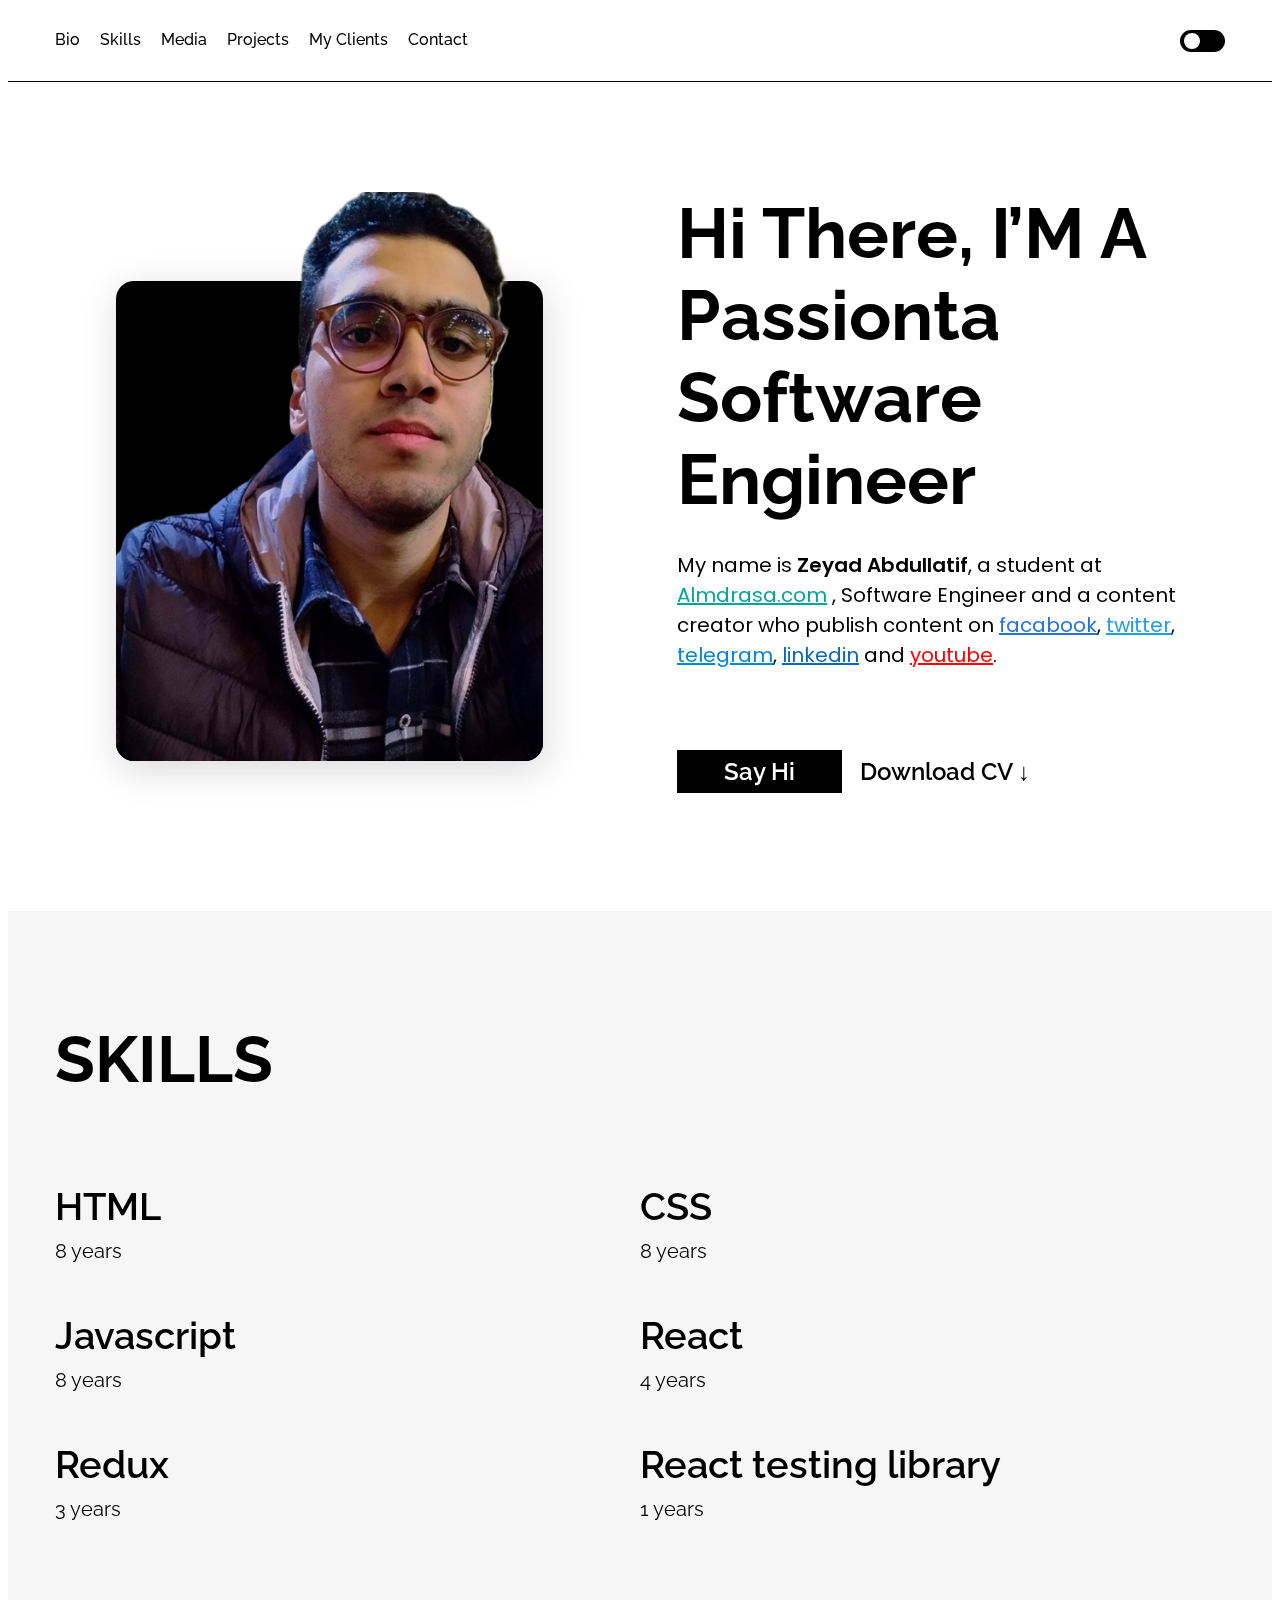
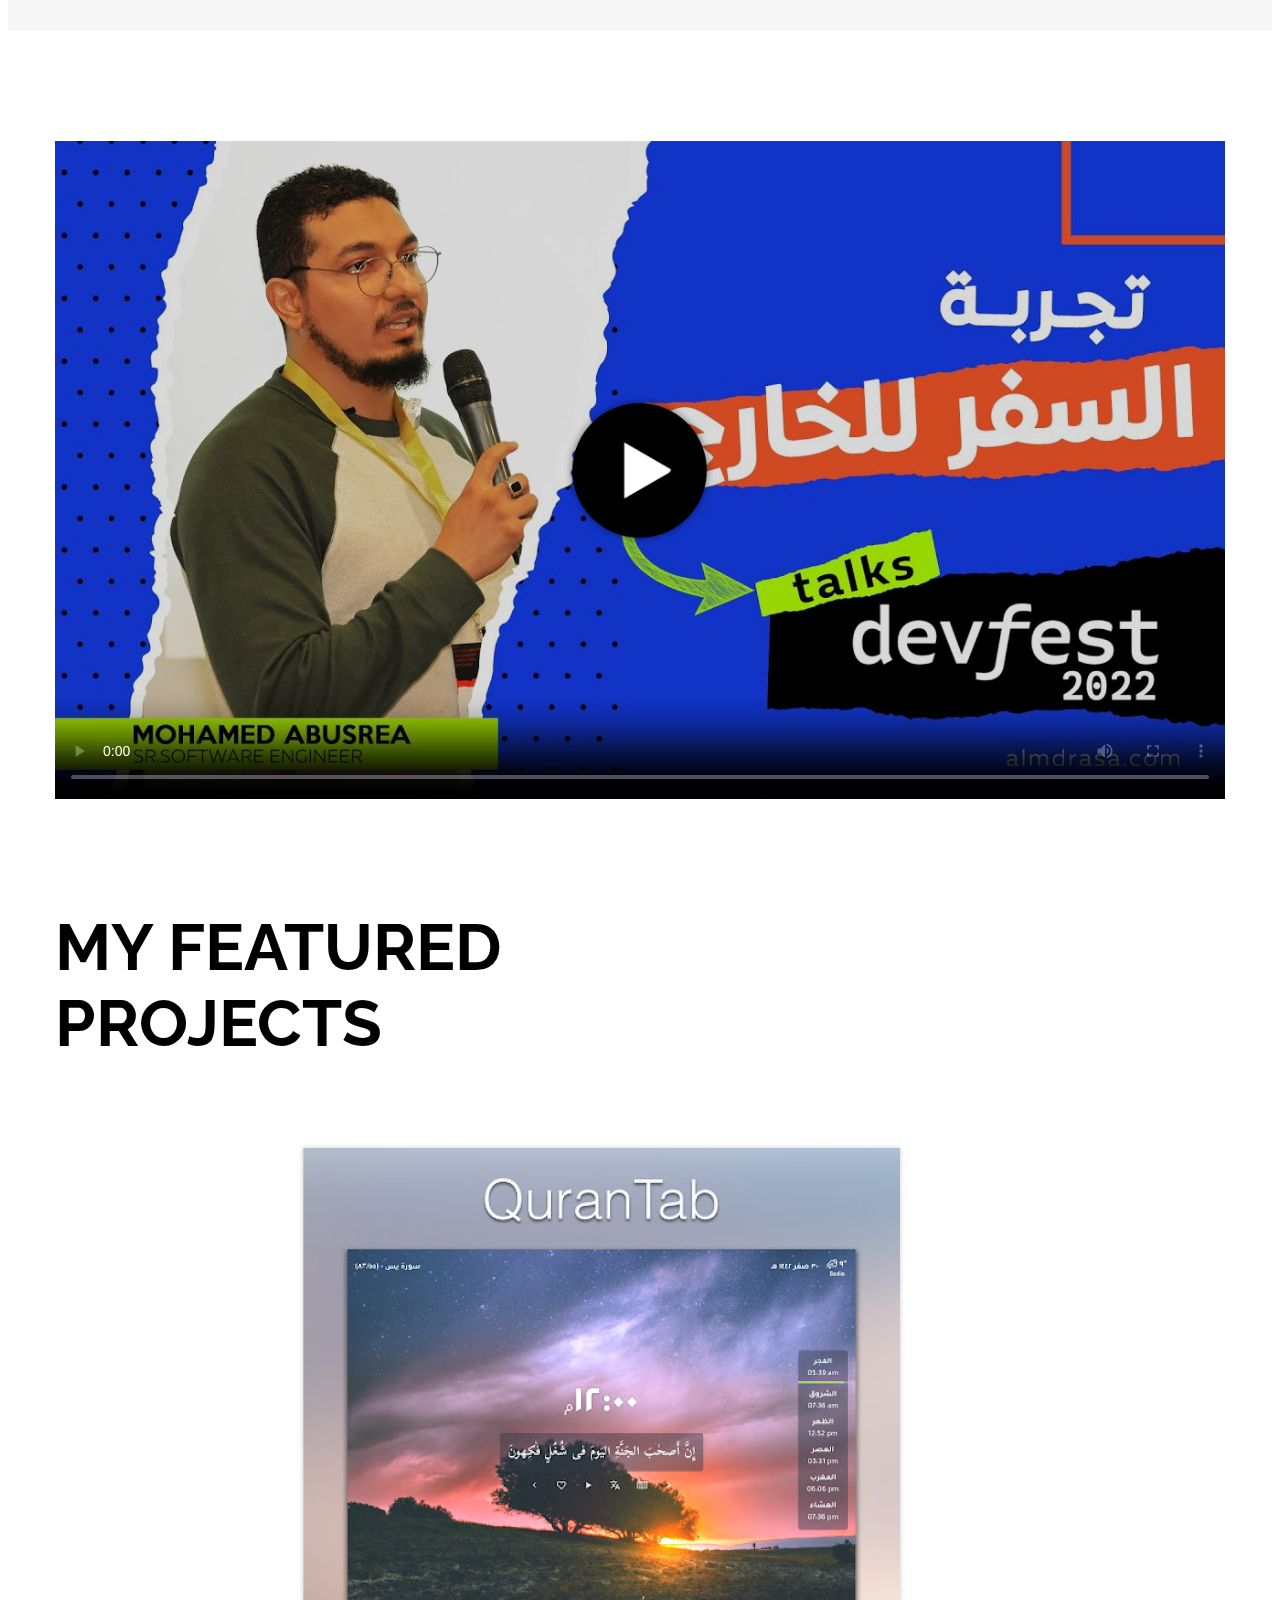
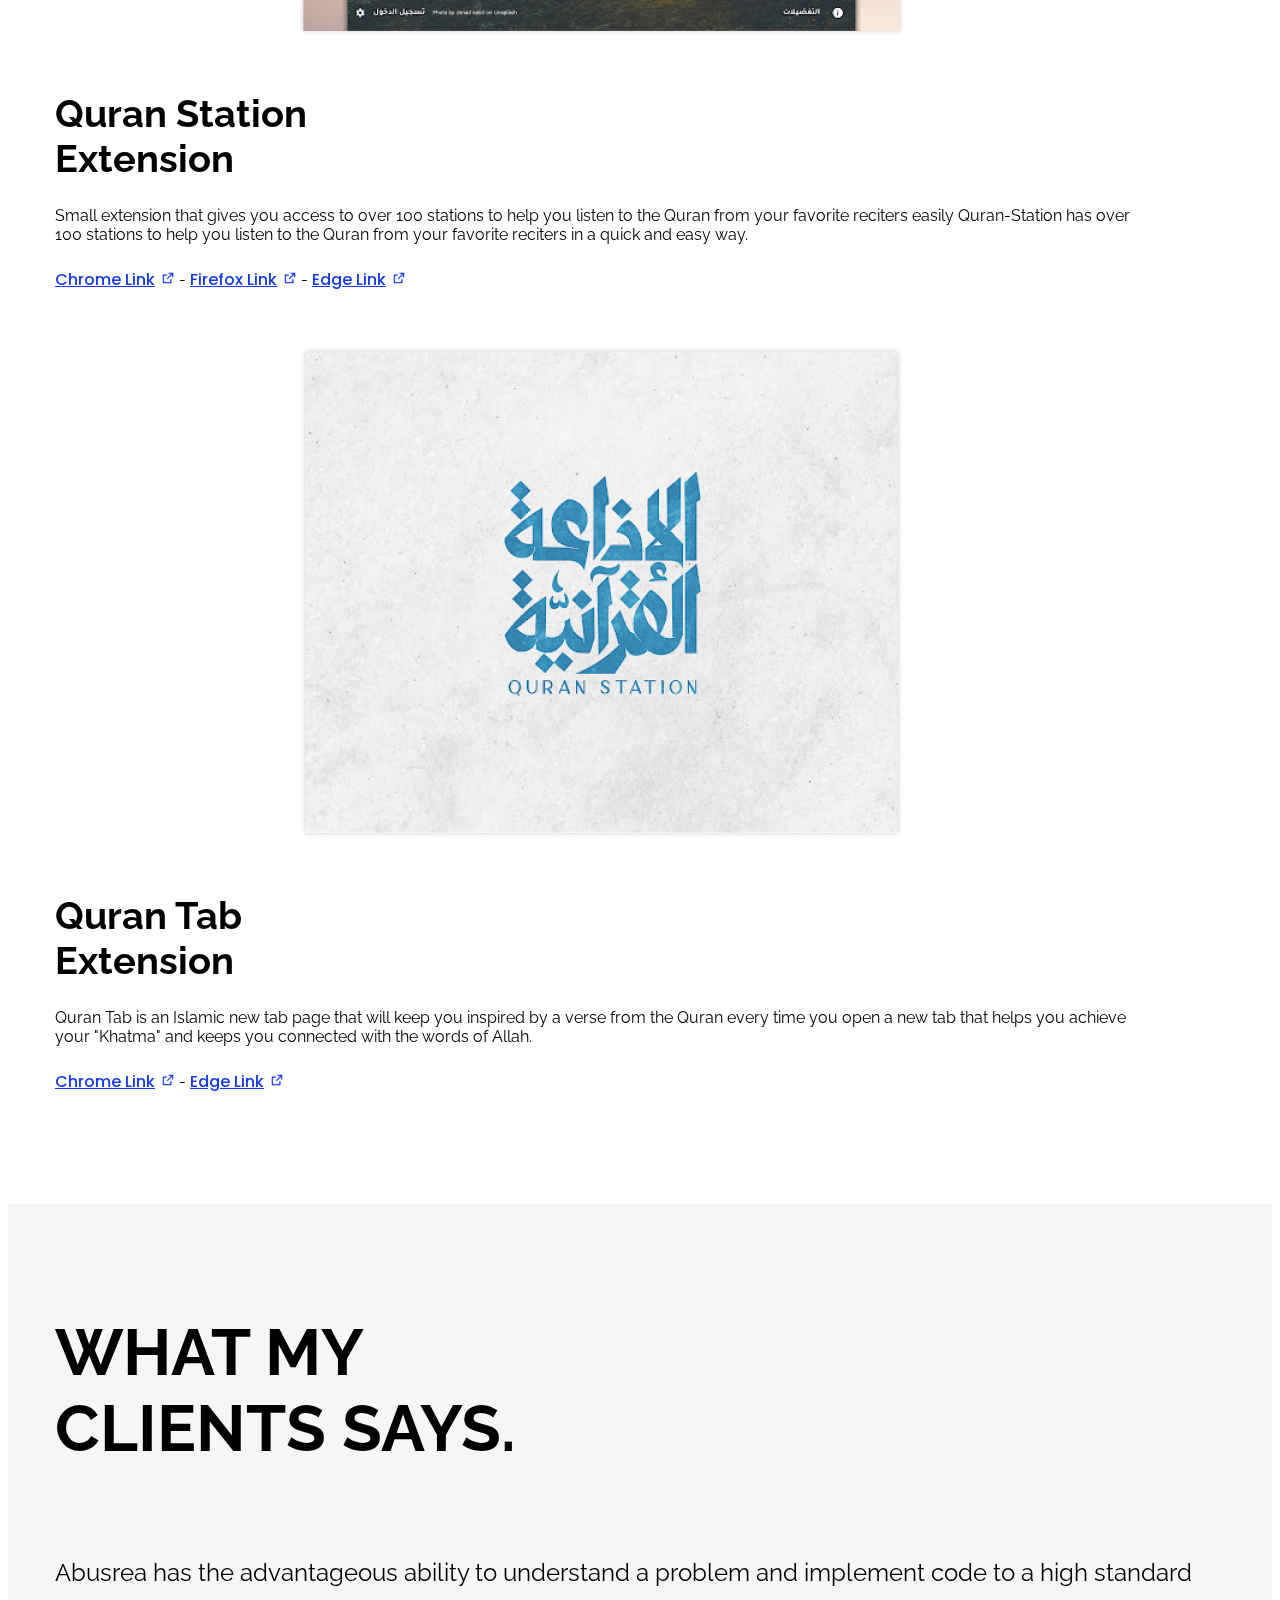
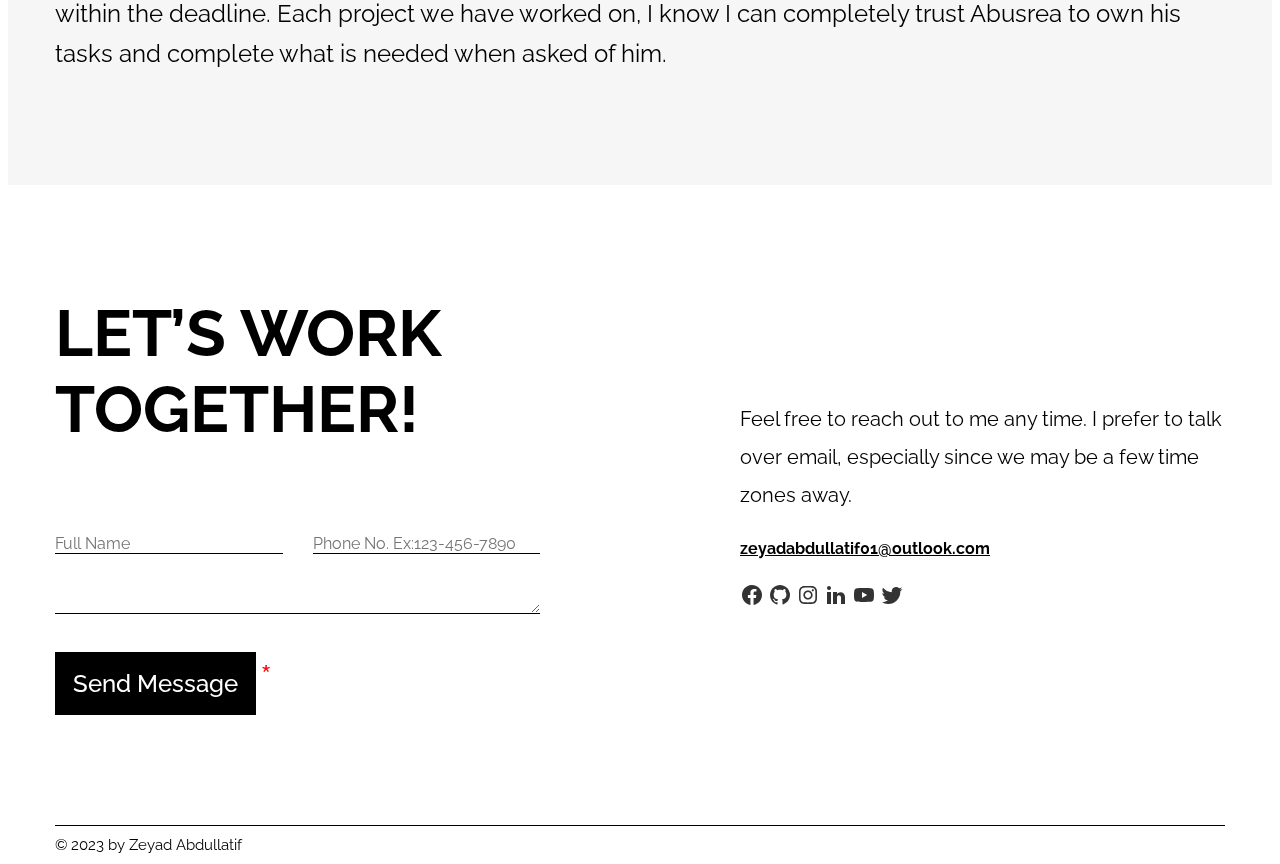
==== index.html @ c4aeb577 "Update video source types in index.html" ====
<!DOCTYPE html>
<html lang="en">
  <head>
    <meta charset="UTF-8" />
    <meta
      name="viewport"
      content="width=device-width, user-scalable=no, initial-scale=1.0, maximum-scale=1.0, minimum-scale=1.0"
    />
    <meta http-equiv="X-UA-Compatible" content="ie=edge" />
    <link rel="preconnect" href="https://fonts.googleapis.com" />
    <link rel="preconnect" href="https://fonts.gstatic.com" crossorigin />
    <link
      href="https://fonts.googleapis.com/css2?family=Poppins:wght@400;600&family=Raleway:wght@400;500;600;700&display=swap"
      rel="stylesheet"
    />
    <link rel="stylesheet" href="style.css" />
    <title>Zeyad Abdullatif</title>
  </head>

  <body>
    <div class="container">
      <!--  Background video -->
      <video class="video-loop" autoplay loop>
        <source src="./videos/video-loop.mp4" type="video/mp4" />
      </video>

      <header class="header">
        <!-- Burger menu -->
        <label class="burger-menu__label" for="menu">
          <div class="burger-menu__bar"></div>
          <div class="burger-menu__bar"></div>
          <div class="burger-menu__bar"></div>
        </label>
        <input type="checkbox" class="burger-menu__checkbox" id="menu" />

        <nav class="navigation">
          <ul class="navigation__list">
            <li>
              <a href="#bio" class="navigation__link navigation__bio">Bio</a>
            </li>
            <li>
              <a href="#skills" class="navigation__link navigation__skills"
                >Skills</a
              >
            </li>
            <li>
              <a href="#media" class="navigation__link navigation__media"
                >Media</a
              >
            </li>
            <li>
              <a href="#projects" class="navigation__link navigation__projects"
                >Projects</a
              >
            </li>
            <li>
              <a href="#clients" class="navigation__link navigation__clients"
                >My Clients</a
              >
            </li>
            <li>
              <a href="#contact" class="navigation__link navigation__contact"
                >Contact</a
              >
            </li>
          </ul>
        </nav>
        <div class="toggle">
          <h3 class="toggle__title">Switch Theme</h3>
          <input
            class="toggle__checkbox"
            type="checkbox"
            name="toggle checkbox"
            id="toggle"
          />
          <label for="toggle" class="toggle__label"></label>
        </div>
      </header>

      <section id="bio" class="bio section">
        <div class="bio__data">
          <h1 class="bio__heading">
            Hi There, I’M A Passionta Software Engineer
          </h1>
          <p class="bio__objective">
            My name is <span class="bio__name">Zeyad Abdullatif</span>, a
            student at
            <a
              target="_blank"
              href="https://almdrasa.com/"
              class="bio__almdrasa"
            >
              Almdrasa.com
            </a>
            , Software Engineer and a content creator who publish content on
            <a
              target="_blank"
              href="https://www.facebook.com/ziadabdullatif001"
              class="bio__facebook"
              >facabook </a
            >,
            <a
              target="_blank"
              href="https://twitter.com/Zeyad_d_"
              class="bio__twitter"
              >twitter</a
            >,
            <a
              target="_blank"
              href="https://t.me/zeyad_korkor"
              class="bio__telegram"
              >telegram</a
            >,
            <a
              target="_blank"
              href="https://www.linkedin.com/in/zeyad-abdellatif-korkor"
              class="bio__linkedin"
              >linkedin</a
            >
            and <a href="" class="bio__youtube">youtube</a>.
          </p>

          <a class="bio__links say-hi-link" href="#contact">Say Hi</a>
          <a
            class="bio__links find-out-link"
            href="./assets/mohamedAbusreaResume.pdf"
          >
            Download CV <span class="bio__arrow">↓</span>
          </a>
        </div>

        <div class="bio__pic-content">
          <img
            class="bio__pic"
            src="./images/pic_of_me.png"
            alt="personal pic of Zeyad Abdellatif"
          />
        </div>
      </section>

      <section id="skills" class="skills section section--with-background">
        <h2 class="h2-heading">SKILLS</h2>
        <ul class="skills__list">
          <li class="skills__item">
            <h2 class="skills__title">HTML</h2>
            <span class="skills__years">8 years</span>
          </li>
          <li class="skills__item">
            <h2 class="skills__title">CSS</h2>
            <span class="skills__years">8 years</span>
          </li>
          <li class="skills__item">
            <h2 class="skills__title">Javascript</h2>
            <span class="skills__years">8 years</span>
          </li>
          <li class="skills__item">
            <h2 class="skills__title">React</h2>
            <span class="skills__years">4 years</span>
          </li>
          <li class="skills__item">
            <h2 class="skills__title">Redux</h2>
            <span class="skills__years">3 years</span>
          </li>
          <li class="skills__item">
            <h2 class="skills__title">React testing library</h2>
            <span class="skills__years">1 years</span>
          </li>
        </ul>
      </section>

      <section class="media section" id="media">
        <video class="media__video" poster="./images/thumbnail.jpg" controls>
          <source src="./videos/video.mp4" type="video/mp4" />
        </video>
      </section>

      <section class="projects section" id="projects">
        <h2 class="h2-heading">
          MY FEATURED <br />
          PROJECTS
        </h2>
        <div class="projects__list">
          <!-- <div class="projects__item"> -->
          <img
            class="projects__image projects__image-01"
            src="./images/project-1.jpg"
            alt="pic of Quran Tap project"
          />
          <div class="projects__data">
            <h3 class="h3-heading">
              Quran Tab <br />
              Extension
            </h3>
            <p class="projects__description">
              Quran Tab is an Islamic new tab page that will keep you inspired
              by a verse from the Quran every time you open a new tab that helps
              you achieve your "Khatma" and keeps you connected with the words
              of Allah.
            </p>
            <a href="#" class="projects__links chrome-link" target="_blank"
              >Chrome Link</a
            >
            <span>-</span>
            <a href="#" class="projects__links edge-link" target="_blank"
              >Edge Link</a
            >
          </div>
          <!-- </div> -->

          <!-- <div class="projects__item"> -->
          <div class="projects__data">
            <h3 class="h3-heading">
              Quran Station <br />
              Extension
            </h3>
            <p class="projects__description">
              Small extension that gives you access to over 100 stations to help
              you listen to the Quran from your favorite reciters easily
              Quran-Station has over 100 stations to help you listen to the
              Quran from your favorite reciters in a quick and easy way.
            </p>
            <a href="#" class="projects__links chrome-link" target="_blank"
              >Chrome Link</a
            >
            <span>-</span>
            <a href="#" class="projects__links firefox-link" target="_blank"
              >Firefox Link</a
            >
            <span>-</span>
            <a href="#" class="projects__links edge-link" target="_blank"
              >Edge Link</a
            >
          </div>
          <img
            class="projects__image projects__image-02"
            src="./images/project-2.jpg"
            alt="logo of Quran Station
            Extension"
          />
          <!-- </div> -->
        </div>
      </section>

      <section id="clients" class="section clients section--with-background">
        <h2 class="h2-heading">
          What My <br />
          Clients Says.
        </h2>
        <div class="clients__opinions">
          <div class="clients__wrapper">
            <p class="clients__opinion">
              Abusrea has the advantageous ability to understand a problem and
              implement code to a high standard within the deadline. Each
              project we have worked on, I know I can completely trust Abusrea
              to own his tasks and complete what is needed when asked of him.
            </p>
            <p class="clients__opinion">
              Mohamed will patiently listen to you and give you his own Ideas as
              well, and in the end, he comes up with something completely
              different from what you’re expecting, but the good news is, you’ll
              always love it.
            </p>
            <p class="clients__opinion">
              I had a chance to work closely with Mohamed as a direct manager
              from hist first day at DeliveryHero until my last day there
              (6+months). Mohamed's biggest strengths that I admire are taking
              initiatives on personal and team level, and driving them.
            </p>
          </div>
        </div>
      </section>

      <section class="contact section" id="contact">
        <div class="contact__content">
          <p class="contact__description">
            Feel free to reach out to me any time. I prefer to talk over email,
            especially since we may be a few time zones away.
          </p>
          <a href="mailto:zeyadabdullatif01@outlook.com" class="contact__email"
            >zeyadabdullatif01@outlook.com
          </a>
          <div class="contact__socials">
            <a href="" class="contact__social-link">
              <img src="./images/brand/facebook.svg" alt="icon of facebook" />
            </a>
            <a href="" class="contact__social-link">
              <img src="./images/brand/github.svg" alt="icon of github" />
            </a>
            <a href="" class="contact__social-link">
              <img src="./images/brand/instagram.svg" alt="icon of instagram" />
            </a>
            <a href="" class="contact__social-link">
              <img src="./images/brand/LinkedIn.svg" alt="icon of LinkedIn" />
            </a>
            <a href="" class="contact__social-link">
              <img src="./images/brand/youtube.svg" alt="icon of youtube" />
            </a>
            <a href="" class="contact__social-link">
              <img src="./images/brand/twitter.svg" alt="icon of twitter" />
            </a>
          </div>
        </div>

        <div class="contact__formContent">
          <h2 class="h2-heading">LET’S WORK <br />TOGETHER!</h2>
          <form action="results.html" method="get">
            <div class="contact__inputs">
              <input
                class="contact__input"
                type="text"
                placeholder="Full Name"
                name="Name"
                required
              />
              <input
                class="contact__input contact__input-small"
                type="tel"
                placeholder="Phone No. Ex:123-456-7890"
                name="Phone"
                required
                pattern="[0-9]{3}-[0-9]{3}-[0-9]{4}"
              />
            </div>
            <textarea
              class="contact__input contact__textarea"
              name="description"
              id="description"
              rows="1"
              placeholder="Your Message"
              required
            >
            </textarea>
            <input
              class="contact__button"
              type="submit"
              value="Send Message"
              required
            />
          </form>
        </div>
      </section>

      <footer class="footer">© 2023 by Zeyad Abdullatif</footer>
    </div>
  </body>
</html>
---- style.css ----
@charset "UTF-8";

/*  CSS RESET */
:root {
  --container-width: 119rem;
  --gutter: 2rem;

  --color-black: #000;
  --color-white: #fff;
  --color-blue: #2374e1;
  --color-light-blue: #1d9bf0;
  --color-dark-blue: #0a66c2;
  --color-telegram: #0088cc;
  --color-darker-blue: #143ce8;
  --color-red: #ff0000;
  --color-green: #03a696;
  --color-grey: #f6f6f6;
  --color-dark-green: #42959b;

  --color-background: var(--color-white);
  --color-text: var(--color-black);
  --color-box-img: var(--color-black);
  --color-link-bg: var(--color-black);
  --color-input-border: var(--color-black);

  --font-family-poppins: "Poppins", sans-serif;
  --font-family-raleway: "Raleway", sans-serif;

  --font-weight-regular: 400;
  --font-weight-medium: 500;
  --font-weight-semi-bold: 600;
  --font-weight-bold: 700;

  --font-size-70: 7rem;
  --font-size-65: 6.5rem;
  --font-size-40: 4rem;
  --font-size-38: 3.8rem;
  --font-size-24: 2.4rem;
  --font-size-22: 2.2rem;
  --font-size-20: 2rem;
  --font-size-18: 1.8rem;
  --font-size-16: 1.6rem;
  --font-size-15: 1.5rem;

  --transition-timing: 0.3s;
}

* {
  margin: 0;
  padding: 0;
  font: inherit;
  /* border: 1px solid red; */
}

*,
*::before,
*::after {
  box-sizing: border-box;
}

a {
  color: inherit;
  display: inline-block;
}

button {
  background-color: transparent;
  border: none;
  cursor: pointer;
  border: 0;
}

ul,
ol {
  list-style: none;
}

html {
  font-size: 62.5%;
  scroll-behavior: smooth;
  scroll-padding-top: 11rem;
}

body,
[type="submit"] {
  font-size: var(--font-size-16);
  font-family: var(--font-family-raleway);
  background-color: var(--color-background);
  color: var(--color-text);
  border: 0;
}
/* END CSS RESET*/
.container {
  display: grid;
  row-gap: 11rem;
  margin: 0 auto;
  max-width: calc(var(--container-width) + calc(var(--gutter)));
  padding-inline: var(--gutter);
}
.video-loop {
  position: fixed;
  top: 0;
  left: 0;
  min-width: 100%;
  min-height: 100%;
  z-index: -1;
  opacity: 0.08;
}
/* global section */
.section {
  position: relative;
  display: grid;
  grid-template-columns: repeat(2, auto);
  align-items: start;
}
.section--with-background {
  padding: 11rem 0;
}
.section--with-background::before {
  content: "";
  position: absolute;
  z-index: -1;
  background-color: var(--color-grey);
  height: 100%;
  min-width: 98.8vw;
  justify-self: center;
}

.h2-heading {
  margin-block-end: 8.7rem;
  grid-column: 1/-1;
  font-size: var(--font-size-65);
  font-weight: var(--font-weight-bold);
  text-transform: uppercase;
}
.h3-heading {
  margin-block-end: 2.5rem;
  font-size: var(--font-size-38);
  font-weight: var(--font-weight-bold);
  text-transform: capitalize;
}
/*  End global-section */
/* header section */
.header {
  /*  مهم */
  position: relative;
  padding: 3rem 0;
  display: flex;
  justify-content: center;
  position: sticky;
  top: 0;
  z-index: 1;
}
.header::before {
  content: "";
  position: absolute;
  height: 100%;
  width: 98.8vw;
  border-bottom: 0.1rem solid var(--color-input-border);
  top: 0;
  z-index: 0;
  background-color: var(--color-background);
}
/* burger menu */
.burger-menu__checkbox {
  display: none;
}
/* end burger menu */
.navigation {
  transition: var(--transition-timing);
  z-index: 1;
}
.navigation__list {
  display: flex;
  gap: 2rem;
}
.navigation__link:link,
.navigation__link:visited {
  text-decoration: none;
  font-weight: var(--font-weight-medium);
}
.navigation__link:hover,
.navigation__link:active {
  text-decoration: underline;
  color: var(--color-text);
}
.container:has(#bio:target) .navigation__bio,
.container:has(#skills:target) .navigation__skills,
.container:has(#media:target) .navigation__media,
.container:has(#projects:target) .navigation__projects,
.container:has(#clients:target) .navigation__clients,
.container:has(#contact:target) .navigation__contact {
  color: var(--color-blue);
  font-weight: var(--font-weight-bold);
  text-decoration: underline;
}
/* Toggle */
.toggle {
  display: flex;
  gap: 1rem;
  margin-left: auto;
}
.toggle__title {
  font-size: var(--font-size-18);
  font-weight: var(--font-weight-medium);
}
.toggle__checkbox {
  display: none;
}
.toggle__label {
  display: block;
  position: relative;
  background-color: var(--color-black);
  border-radius: 1.5rem;
  width: 4.5rem;
  height: 2.2rem;
  cursor: pointer;
  padding: 0.3rem 0.4rem;
  transition: var(--transition-timing);
}
.toggle__label::after {
  content: "";
  width: 1.6rem;
  height: 1.6rem;
  border-radius: 50%;
  display: block;
  background-color: var(--color-white);
  transition: var(--transition-timing);
}
/* add function of movement */
.toggle__checkbox:checked + .toggle__label {
  background-color: var(--color-white);
}
.toggle__checkbox:checked + .toggle__label::after {
  transform: translate(2.1rem);
  background-color: var(--color-green);
}
/* End Toggle */
/*  End header section */

/* bio section */
.bio {
  gap: 7.4rem;
  grid-template-columns: repeat(2, 1fr);
}

.bio__heading {
  font-size: var(--font-size-70);
  font-weight: var(--font-weight-bold);
}
.bio__objective {
  font-family: var(--font-family-poppins);
  font-weight: var(--font-weight-regular);
  font-size: var(--font-size-20);
  margin: 3rem 0 8rem;
}
.bio__name {
  font-weight: var(--font-weight-semi-bold);
}
.bio__almdrasa {
  color: var(--color-green);
}
.bio__facebook {
  color: var(--color-blue);
}
.bio__twitter {
  color: var(--color-light-blue);
}
.bio__telegram {
  color: var(--color-telegram);
}
.bio__linkedin {
  color: var(--color-dark-blue);
}
.bio__youtube {
  color: var(--color-red);
}
.bio__links {
  font-size: 2.4rem;
  font-weight: var(--font-weight-semi-bold);
  text-decoration: none;
}
.say-hi-link {
  background-color: var(--color-link-bg);
  color: var(--color-white);
  padding: 0.7rem 4.7rem;
}
.find-out-link {
  padding: 0.7rem 0;
  margin-inline-start: 1.4rem;
}
@keyframes jump {
  0% {
    transform: translateY(0.5rem);
  }
  35% {
    transform: translateY(-0.5rem);
  }
  70% {
    transform: translateY(0);
  }
  100% {
    transform: translateY(0);
  }
}
.bio__arrow {
  display: inline-block;
  animation: jump 1s infinite ease-in-out alternate;
}

.bio__pic-content {
  display: flex;
  position: relative;
  align-items: flex-end;
  justify-self: end;
}
.bio__pic-content::before {
  content: "";
  position: absolute;
  background-color: var(--color-box-img);
  width: 100%;
  height: 48rem;
  z-index: -1;
  border-radius: 1.8rem;
  box-shadow: 2.17543px 8.7017px 38.0699px rgba(0, 0, 0, 0.15);
}
.bio__pic {
  width: 42.7rem;
  border-radius: 1.8rem;
}
/* End Bio Section */

/* Skills Section */
.skills {
  grid-template-columns: 1fr;
}

.skills__list {
  display: grid;
  grid-template-columns: repeat(3, 1fr);
  row-gap: 5rem;
}
.skills__title {
  font-size: var(--font-size-38);
  font-weight: var(--font-weight-semi-bold);
}
.skills__item {
  transition: var(--transition-timing);
  user-select: none;
}
.skills__item:hover {
  text-shadow: 0 0 2px var(--color-green);
}

.skills__years {
  display: inline-block;
  font-size: var(--font-size-20);
  margin-block-start: 1rem;
  /* font-weight: var(--font-weight-regular); */
}

/* End Skills Section */

/*  Media section */
.media {
  grid-template-columns: 1fr;
}
.media__video {
  max-width: 100%;
}
/*  End Media section */

/*  Projects section */
.projects__list {
  display: grid;
  grid-template-columns: repeat(2, 1fr);
  column-gap: 7.4rem;
  row-gap: 7.5rem;
}
.projects__data {
  align-self: center;
}
.projects__image {
  max-width: 100%;
  box-shadow: 0 0 0.5rem rgba(0, 0, 0, 0.2);
}
.project__description {
  line-height: 1.5;
}
.projects__links {
  color: var(--color-darker-blue);
  font-family: var(--font-family-poppins);
  font-weight: var(--font-weight-medium);
  margin-block-start: 2.3rem;
}
.projects__links::after {
  content: "";
  display: inline-block;
  width: 1.4rem;
  height: 1.4rem;
  background-image: url(./images/external-icon.png);
  background-size: contain;
  margin-inline-start: 0.6rem;
}
/* End Projects section */
/*  Clients Section */
.clients__opinions {
  grid-column: 1/-1;
  font-size: var(--font-size-40);
  line-height: 1.7;
}

.clients__wrapper {
  display: flex;
  overflow-x: auto;
  scroll-snap-type: x mandatory;
}

.clients__opinion {
  flex-basis: 100%;
  flex-shrink: 0;
  scroll-snap-align: start;
}
/*  End Clients Section */

/* Contacts section */
.contact {
  grid-template-columns: repeat(2, 1fr);
  column-gap: 20rem;
  align-items: center;
}
.contact__description {
  font-size: var(--font-size-20);
  line-height: 1.9;
}
.contact__email {
  font-weight: var(--font-weight-bold);
  margin: 2.5rem 0;
}
.contact__social-link {
  transition: var(--transition-timing);
}
.contact__social-link:hover {
  transform: scale(1.2);
}

.contact__inputs {
  display: flex;
  gap: 3rem;
}
.contact__input {
  background: transparent;
  border: 0;
  outline: 0;
  border-bottom: 0.1rem solid var(--color-input-border);
  flex: 1;
}

.contact__textarea {
  width: 100%;
  margin-block-start: 4rem;
}
.contact__button {
  border: 0;
  margin-block-start: 3.4rem;
  padding: 1.7rem 1.8rem;
  background-color: var(--color-link-bg);
  color: var(--color-white);
  font-weight: var(--font-weight-medium);
  font-size: var(--font-size-24);
}
form:invalid::after {
  content: "*";
  color: var(--color-red);
  font-size: var(--font-size-38);
}
/* End Contacts section */

/* Footer */
.footer {
  border-top: 0.1rem solid var(--color-black);
  font-size: var(--font-size-15);
  padding: 1rem 0;
}
/* End  Footer */

/* Theme */
html:has(.toggle__checkbox:checked) {
  --color-background: var(--color-black);
  --color-text: var(--color-white);
  --color-box-img: var(--color-green);
  --color-link-bg: var(--color-green);
  --color-grey: #080808;
  --color-input-border: var(--color-white);
}
/* End Theme */

/* Responsive */
@media (max-width: 1000px) {
  html {
    font-size: 8px;
  }
}
@media (max-width: 800px) {
  .container {
    row-gap: 8rem;
  }
  .section {
    grid-template-columns: 1fr;
  }
}
.bio__pic-content {
  grid-row: 1;
  justify-self: center;
  margin-bottom: 4rem;
}
.skills__list {
  grid-template-columns: repeat(2, 1fr);
}
.projects__list {
  grid-template-columns: 1fr;
  row-gap: 6rem;
  justify-items: center;
}

.projects__list :nth-child(2) {
  order: 1;
}
.clients__opinions {
  font-size: var(--font-size-24);
}
.contact {
  row-gap: 6rem;
}
.contact__formContent {
  order: -1;
}
@media (max-width: 500px) {
  .bio__pic {
    width: 100%;
  }
  .toggle {
    z-index: 1;
  }
  .burger-menu__label {
    display: flex;
    flex-direction: column;
    gap: 0.75rem;
    z-index: 1;
  }
  .burger-menu__bar {
    width: 4.375rem;
    height: 0.3rem;
    background-color: var(--color-text);
    transition: var(--transition-timing);
  }

  .header:has(.burger-menu__checkbox:checked) .burger-menu__bar:nth-child(2) {
    visibility: hidden;
    opacity: 0;
  }
  .header:has(.burger-menu__checkbox:checked) .burger-menu__bar:nth-child(1) {
    transform: translateY(0.5rem) rotate(-45deg);
  }
  .header:has(.burger-menu__checkbox:checked) .burger-menu__bar:nth-child(3) {
    transform: translateY(-1.5rem) rotate(45deg);
  }
  .navigation {
    position: absolute;

    background-color: var(--color-background);
    border-bottom: 0.1rem solid var(--color-text);
    padding: 3rem 0;
    top: 0;
    z-index: -1;
    width: 98.7vw;
  }
  .navigation__list {
    justify-content: center;
  }
  .header:has(.burger-menu__checkbox:checked) .navigation {
    top: 100%;
  }

  /* .header::before {
    width: 200vw;
  }
  .section--with-background::before {
    width: 200vw;
  } */
}
/* End Responsive */
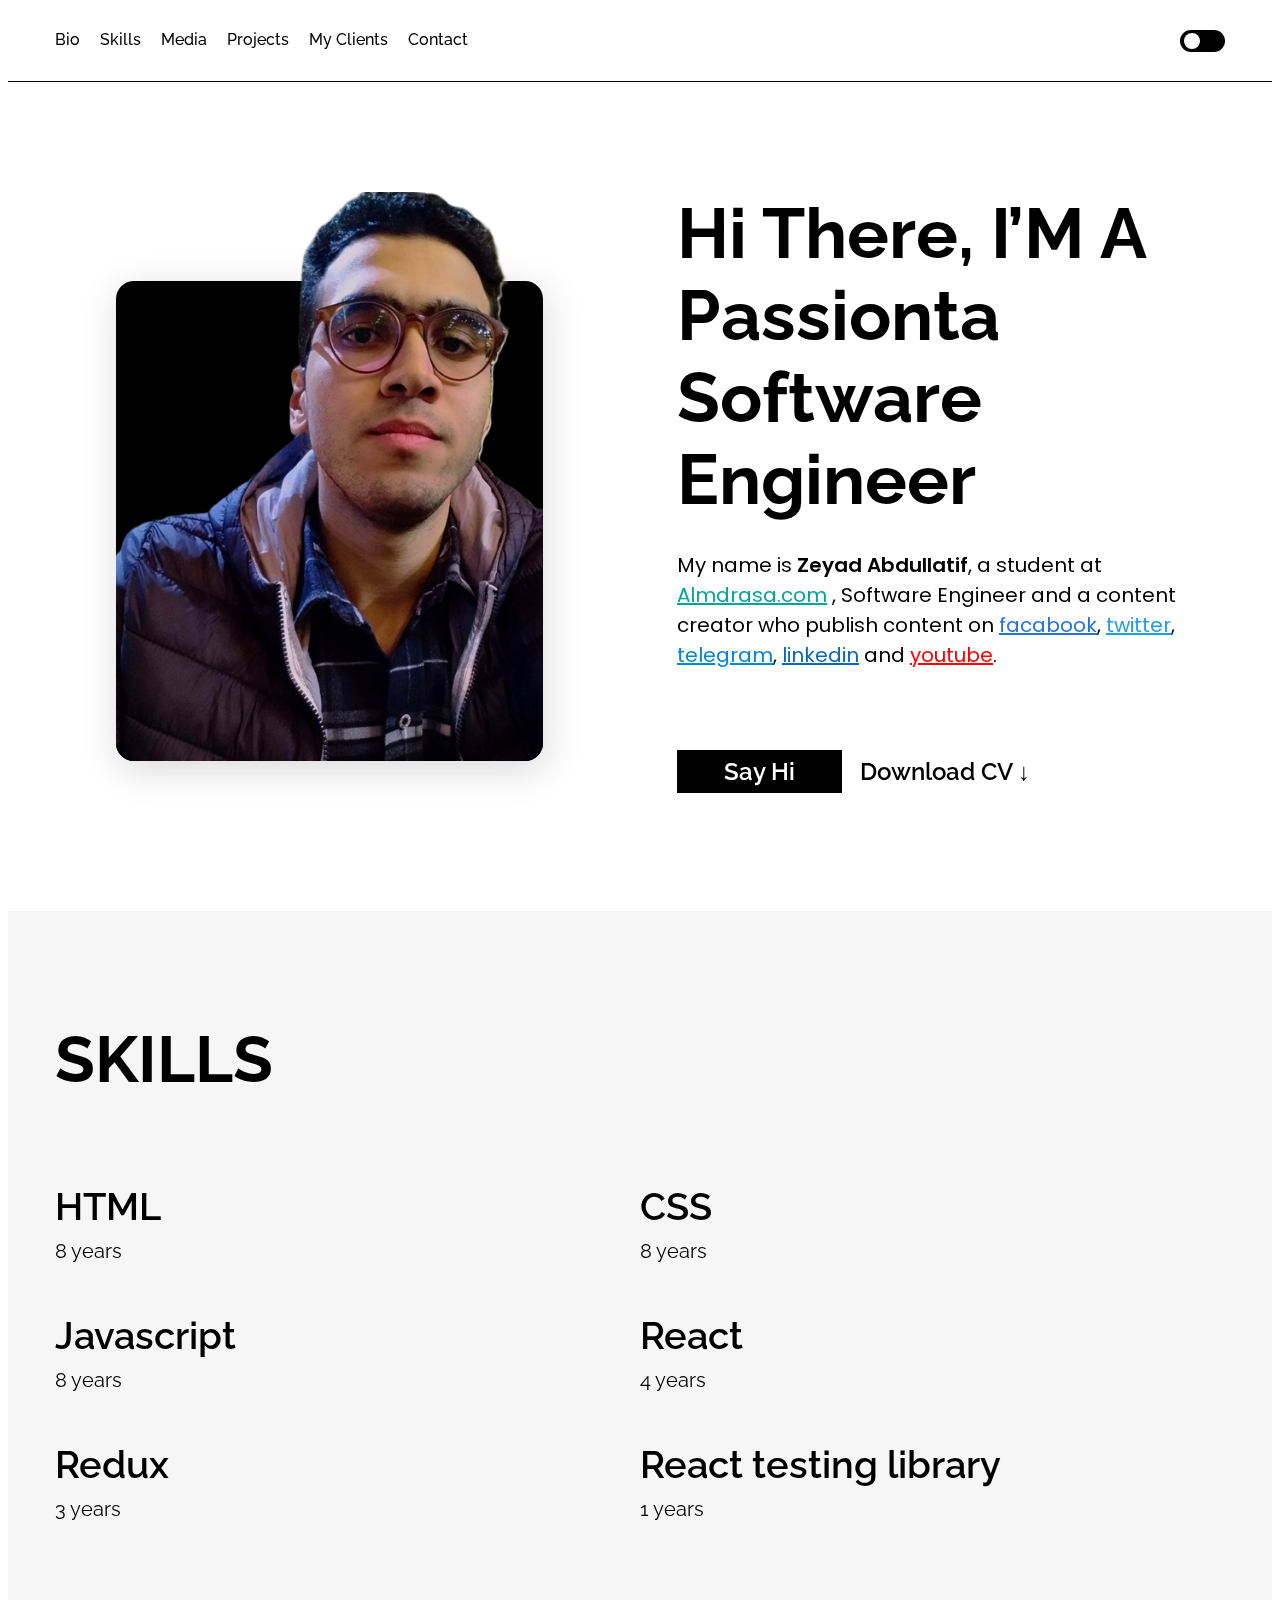
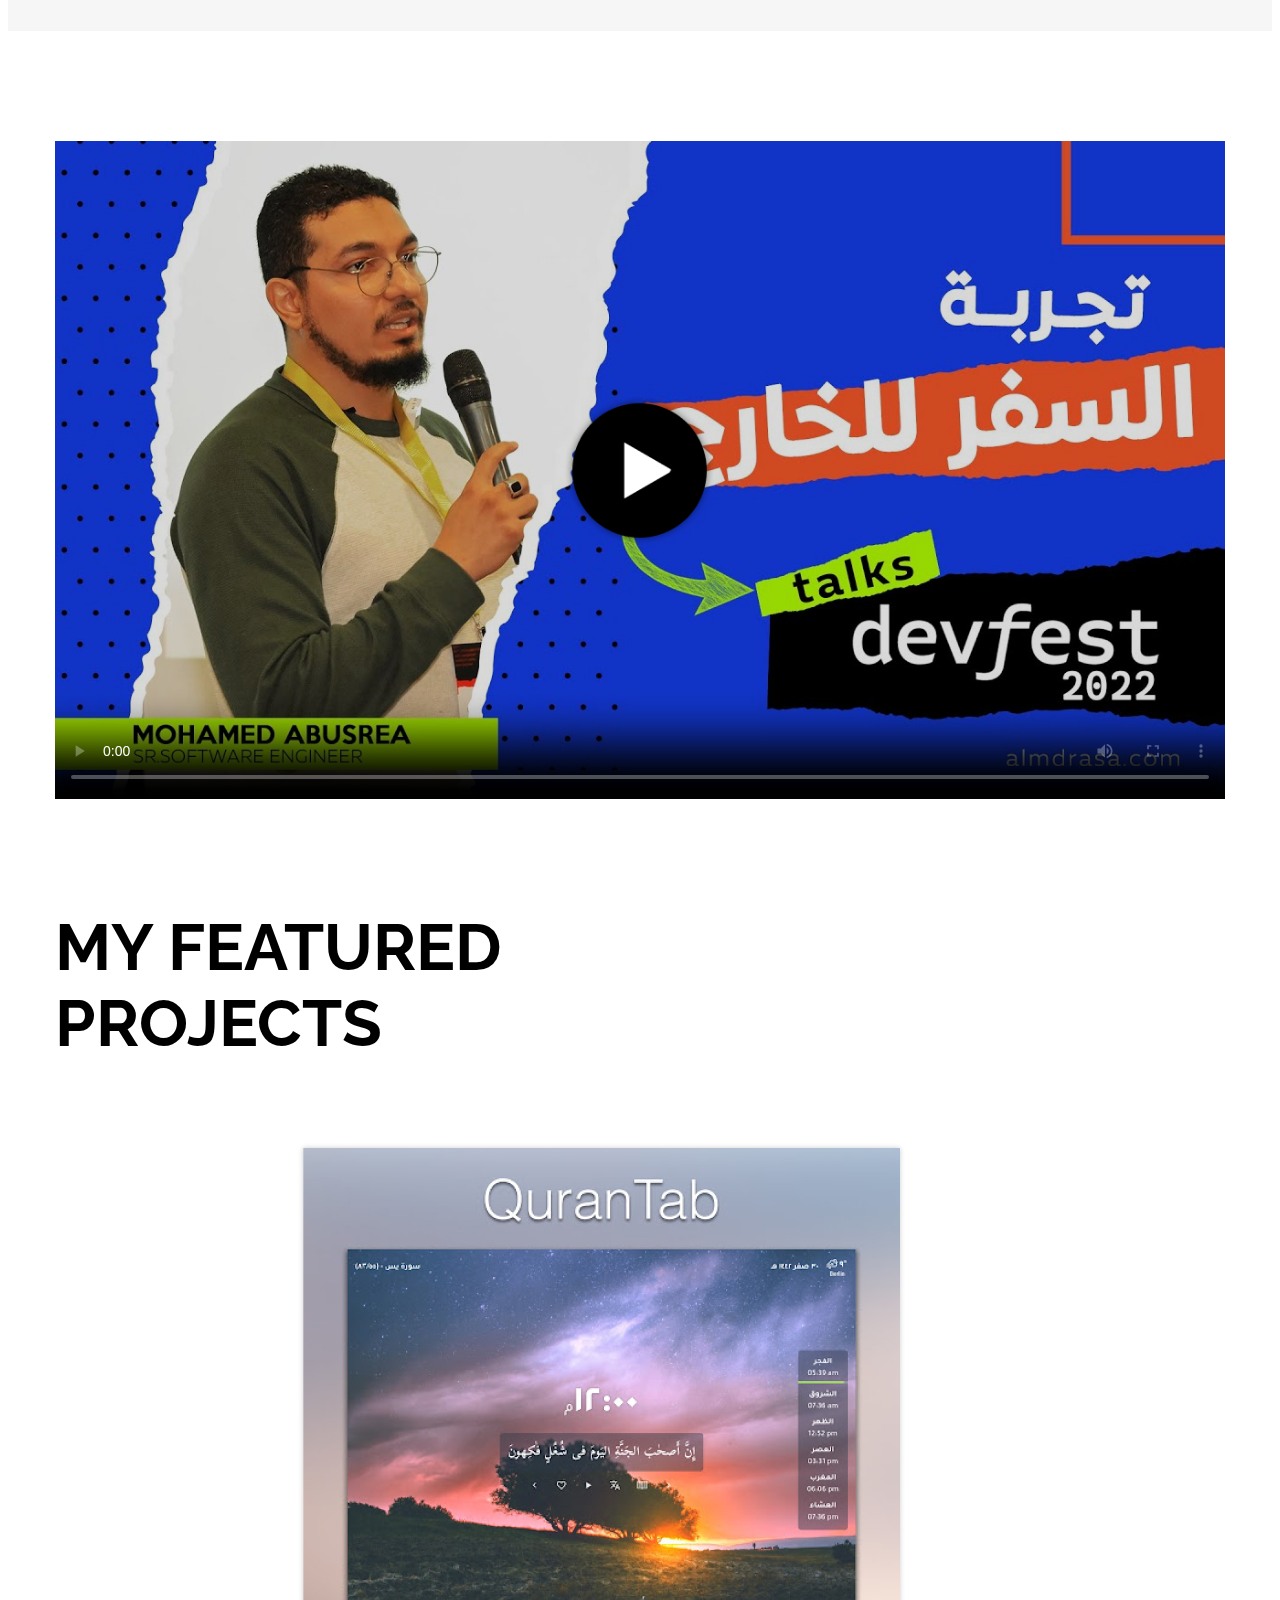
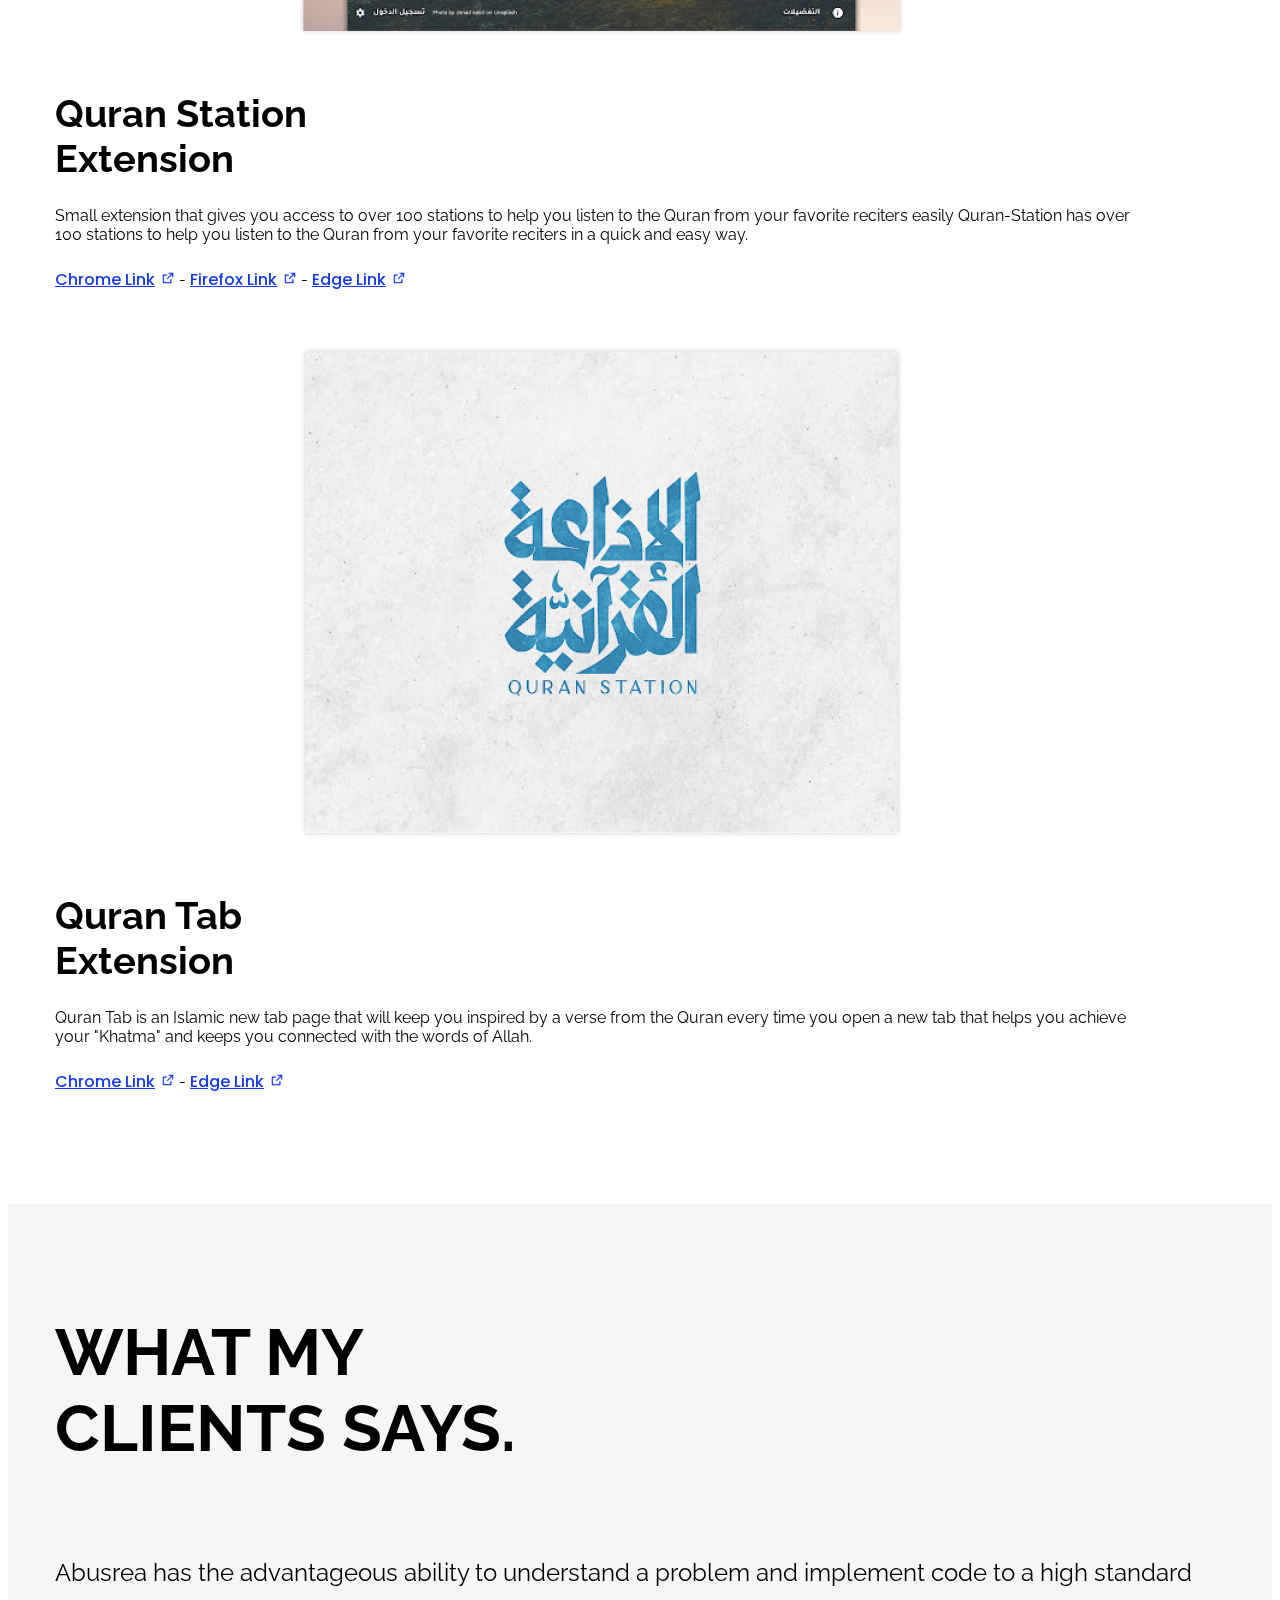
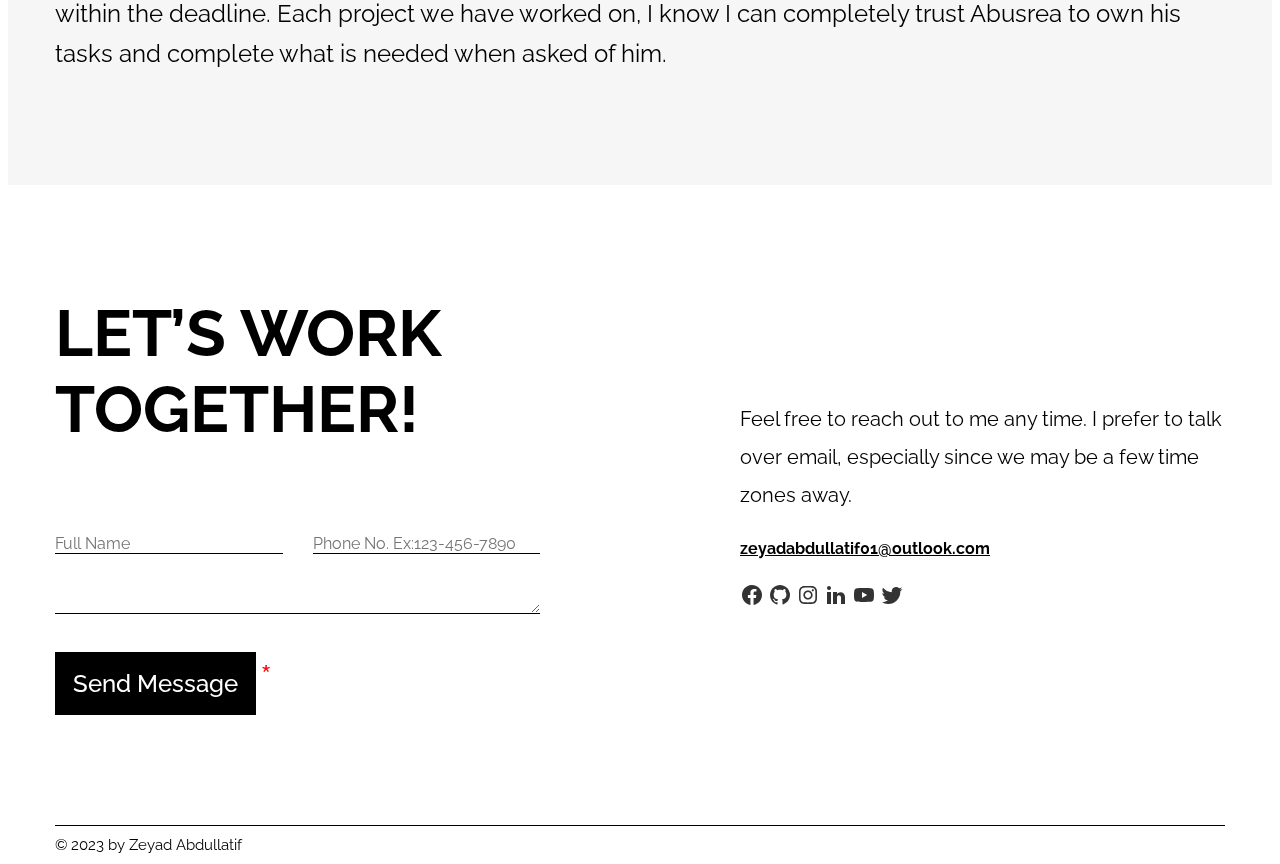
==== commit 5d1d711d: "Update video file paths" ====
--- a/index.html
+++ b/index.html
@@ -21,7 +21,7 @@
     <div class="container">
       <!--  Background video -->
       <video class="video-loop" autoplay loop>
-        <source src="./videos/video-loop.mp4" type="video/mp4" />
+        <source src="./video-loop.mp4" />
       </video>
 
       <header class="header">
@@ -170,7 +170,7 @@
 
       <section class="media section" id="media">
         <video class="media__video" poster="./images/thumbnail.jpg" controls>
-          <source src="./videos/video.mp4" type="video/mp4" />
+          <source src="./video.mp4" />
         </video>
       </section>
 
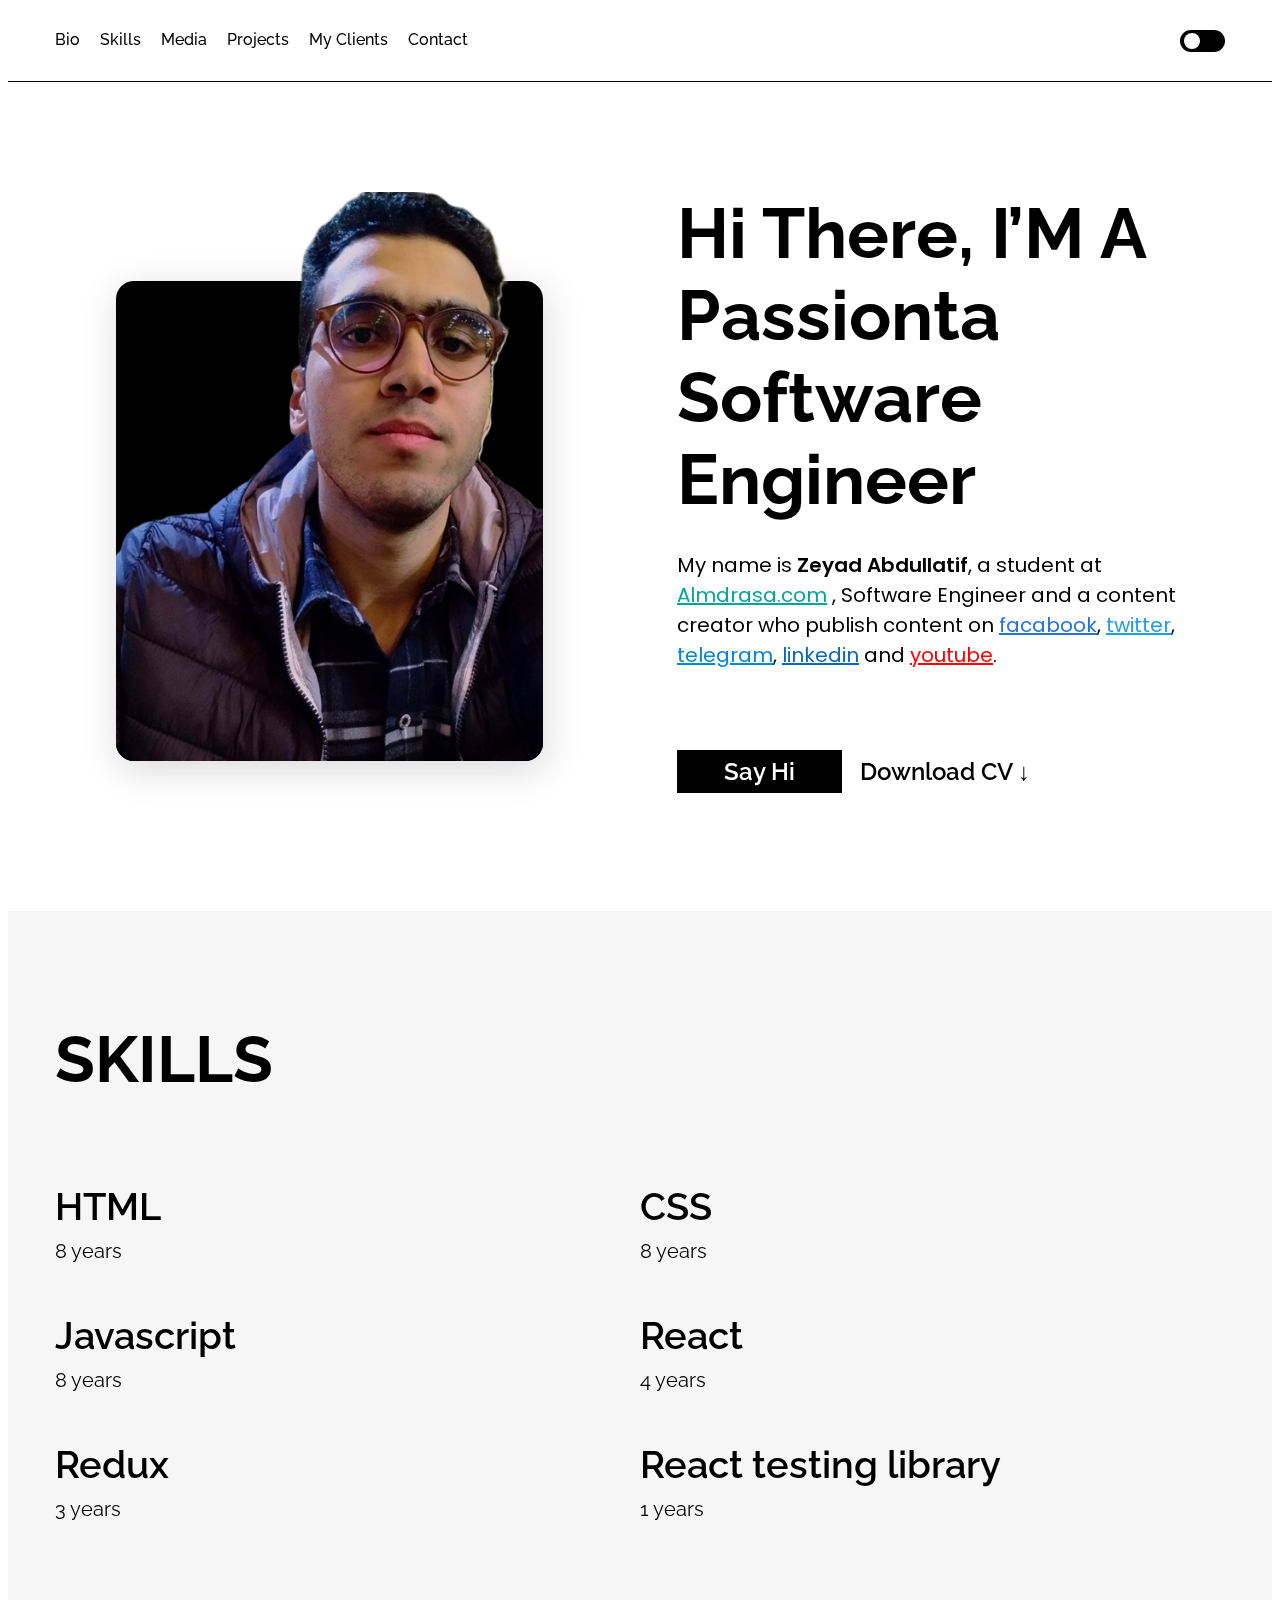
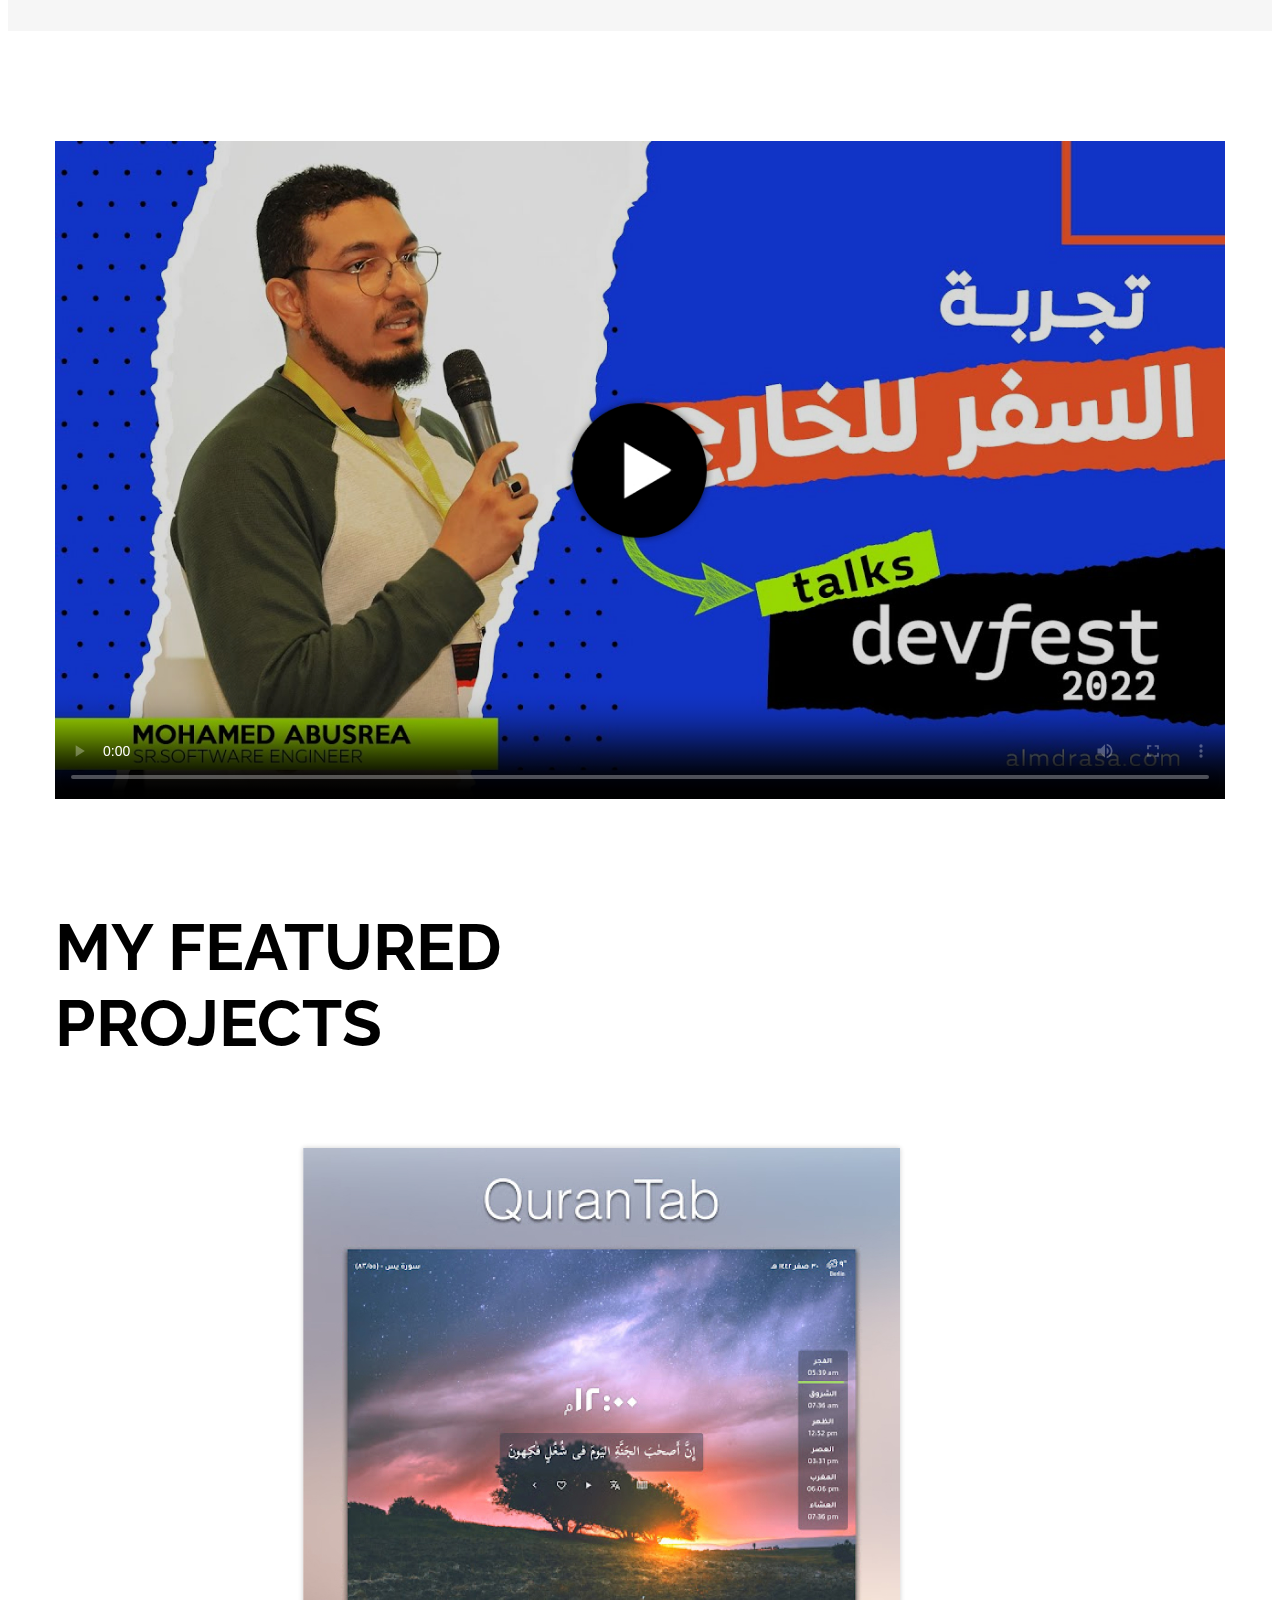
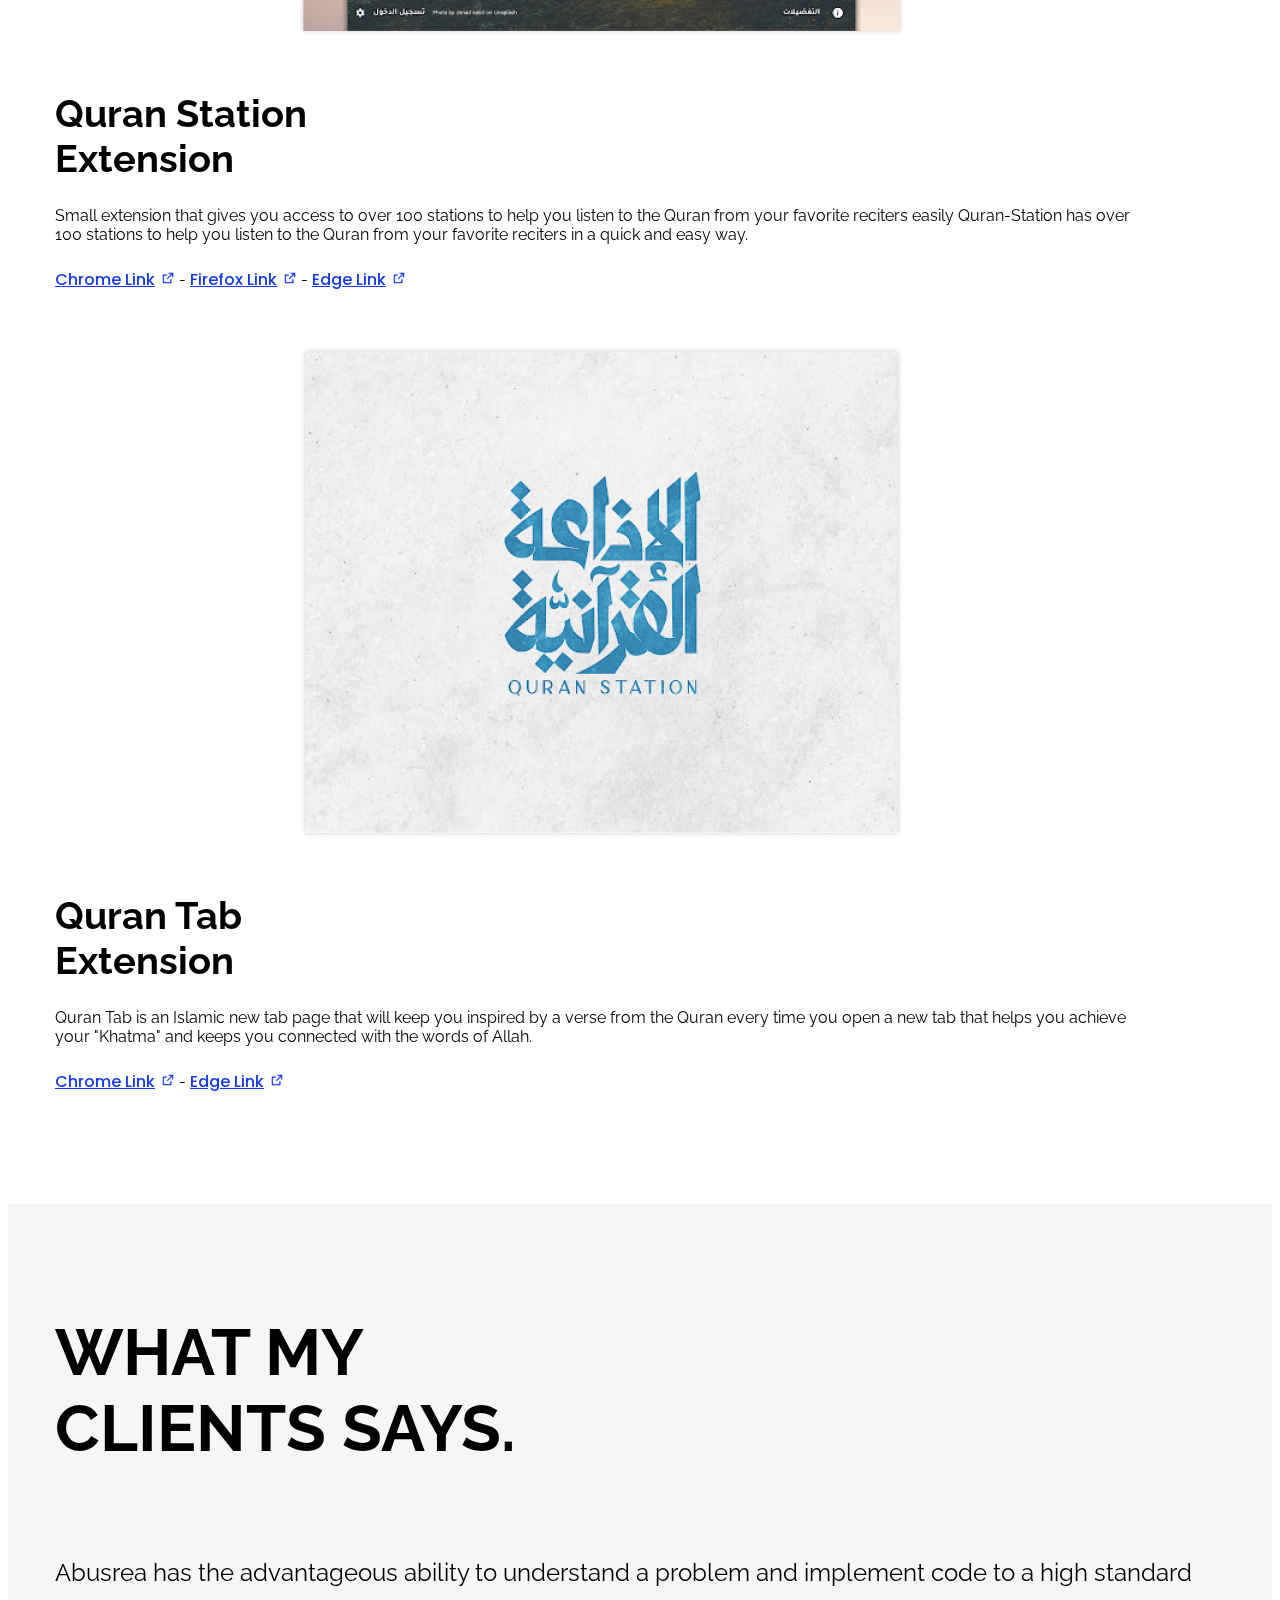
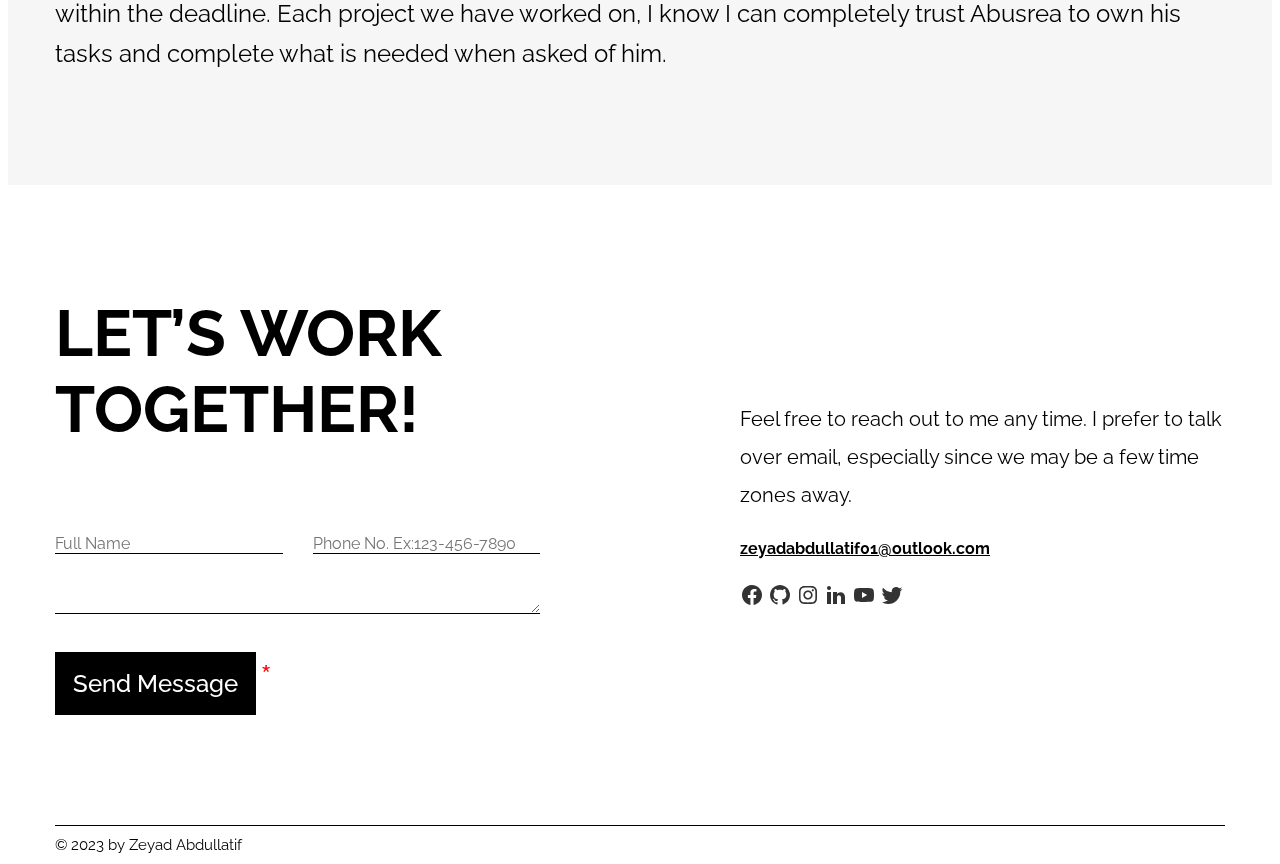
==== commit 58ae51e8: "v" ====
--- a/index.html
+++ b/index.html
@@ -22,6 +22,7 @@
       <!--  Background video -->
       <video class="video-loop" autoplay loop>
         <source src="./video-loop.mp4" />
+        <source src="./videos/video-loop.mp4" />
       </video>
 
       <header class="header">
@@ -171,6 +172,7 @@
       <section class="media section" id="media">
         <video class="media__video" poster="./images/thumbnail.jpg" controls>
           <source src="./video.mp4" />
+          <source src="./videos/video.mp4" />
         </video>
       </section>
 
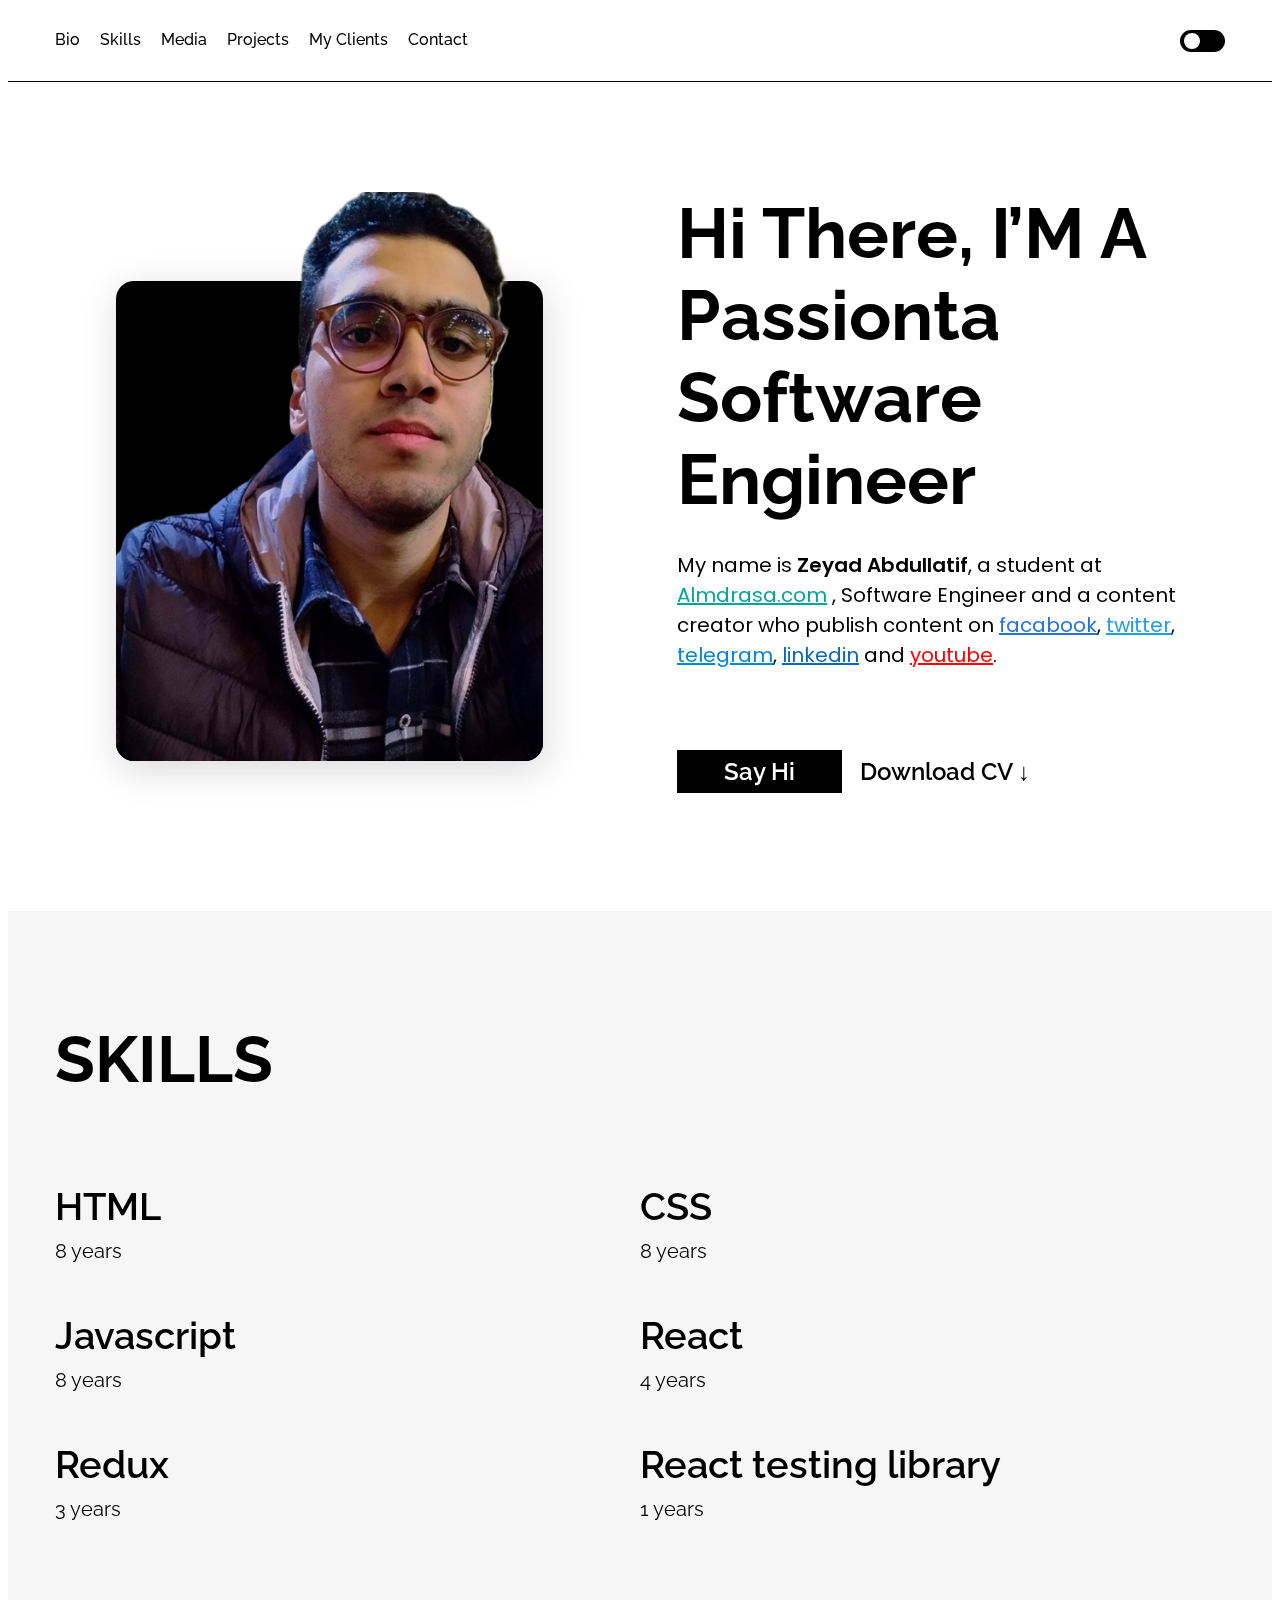
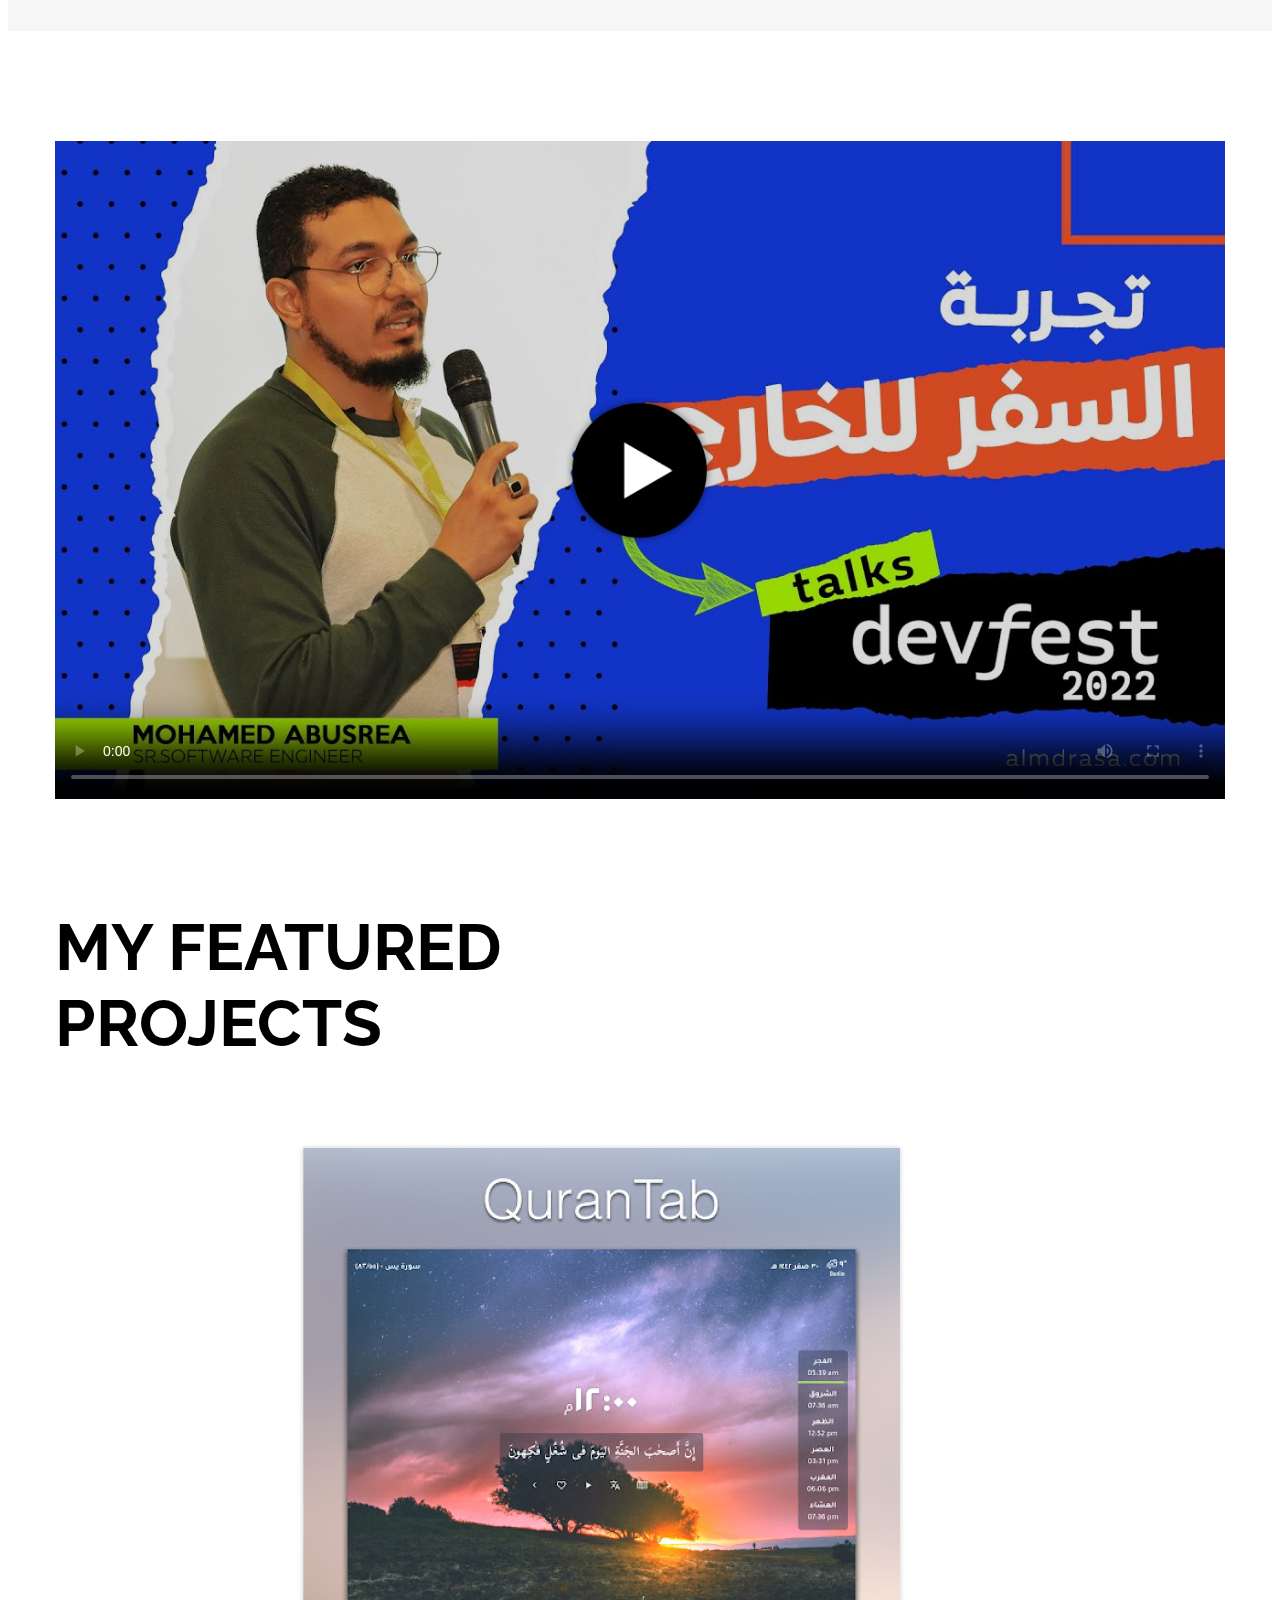
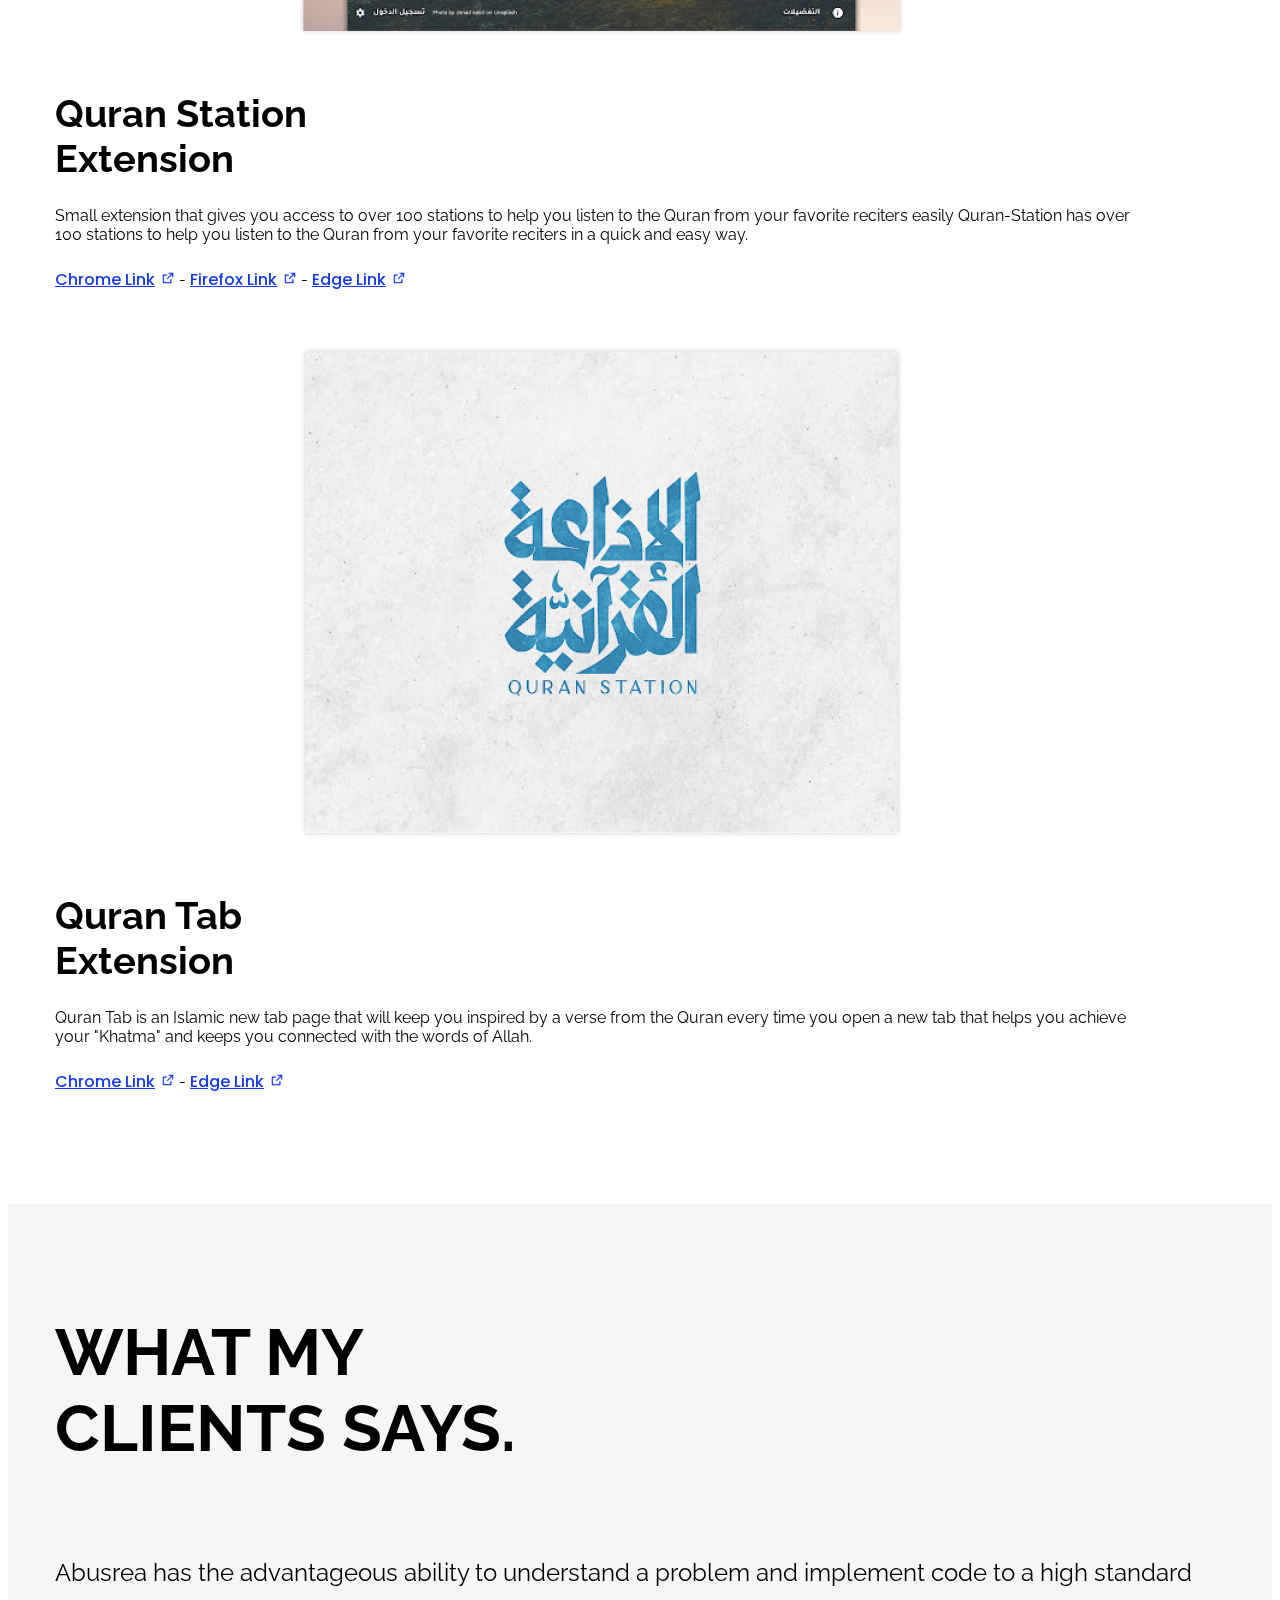
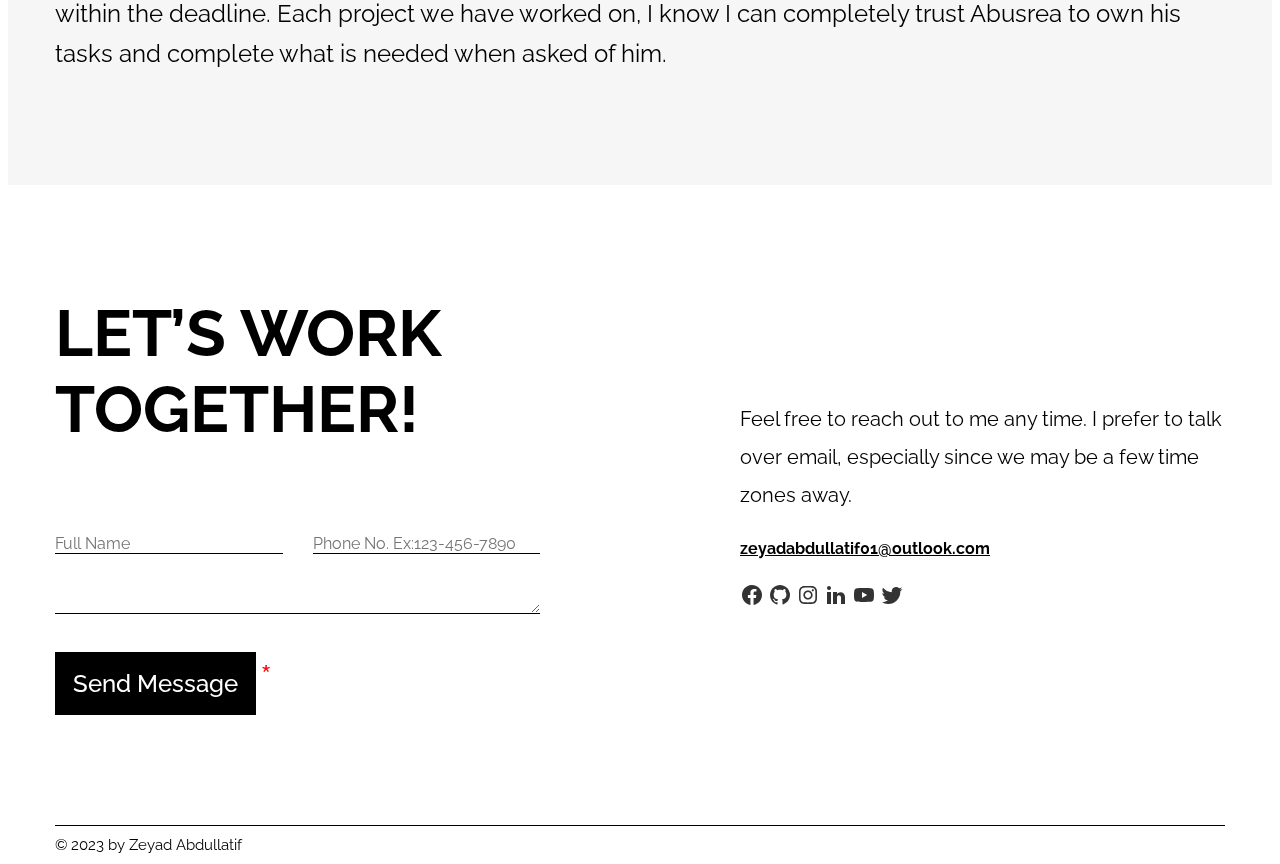
==== commit 12bbe124: "Update video source types in index.html" ====
--- a/index.html
+++ b/index.html
@@ -21,8 +21,7 @@
     <div class="container">
       <!--  Background video -->
       <video class="video-loop" autoplay loop>
-        <source src="./video-loop.mp4" />
-        <source src="./videos/video-loop.mp4" />
+        <source src="./video-loop.mp4" type="video/mp4" />
       </video>
 
       <header class="header">
@@ -171,8 +170,7 @@
 
       <section class="media section" id="media">
         <video class="media__video" poster="./images/thumbnail.jpg" controls>
-          <source src="./video.mp4" />
-          <source src="./videos/video.mp4" />
+          <source src="./video.mp4" type="video/mp4" />
         </video>
       </section>
 
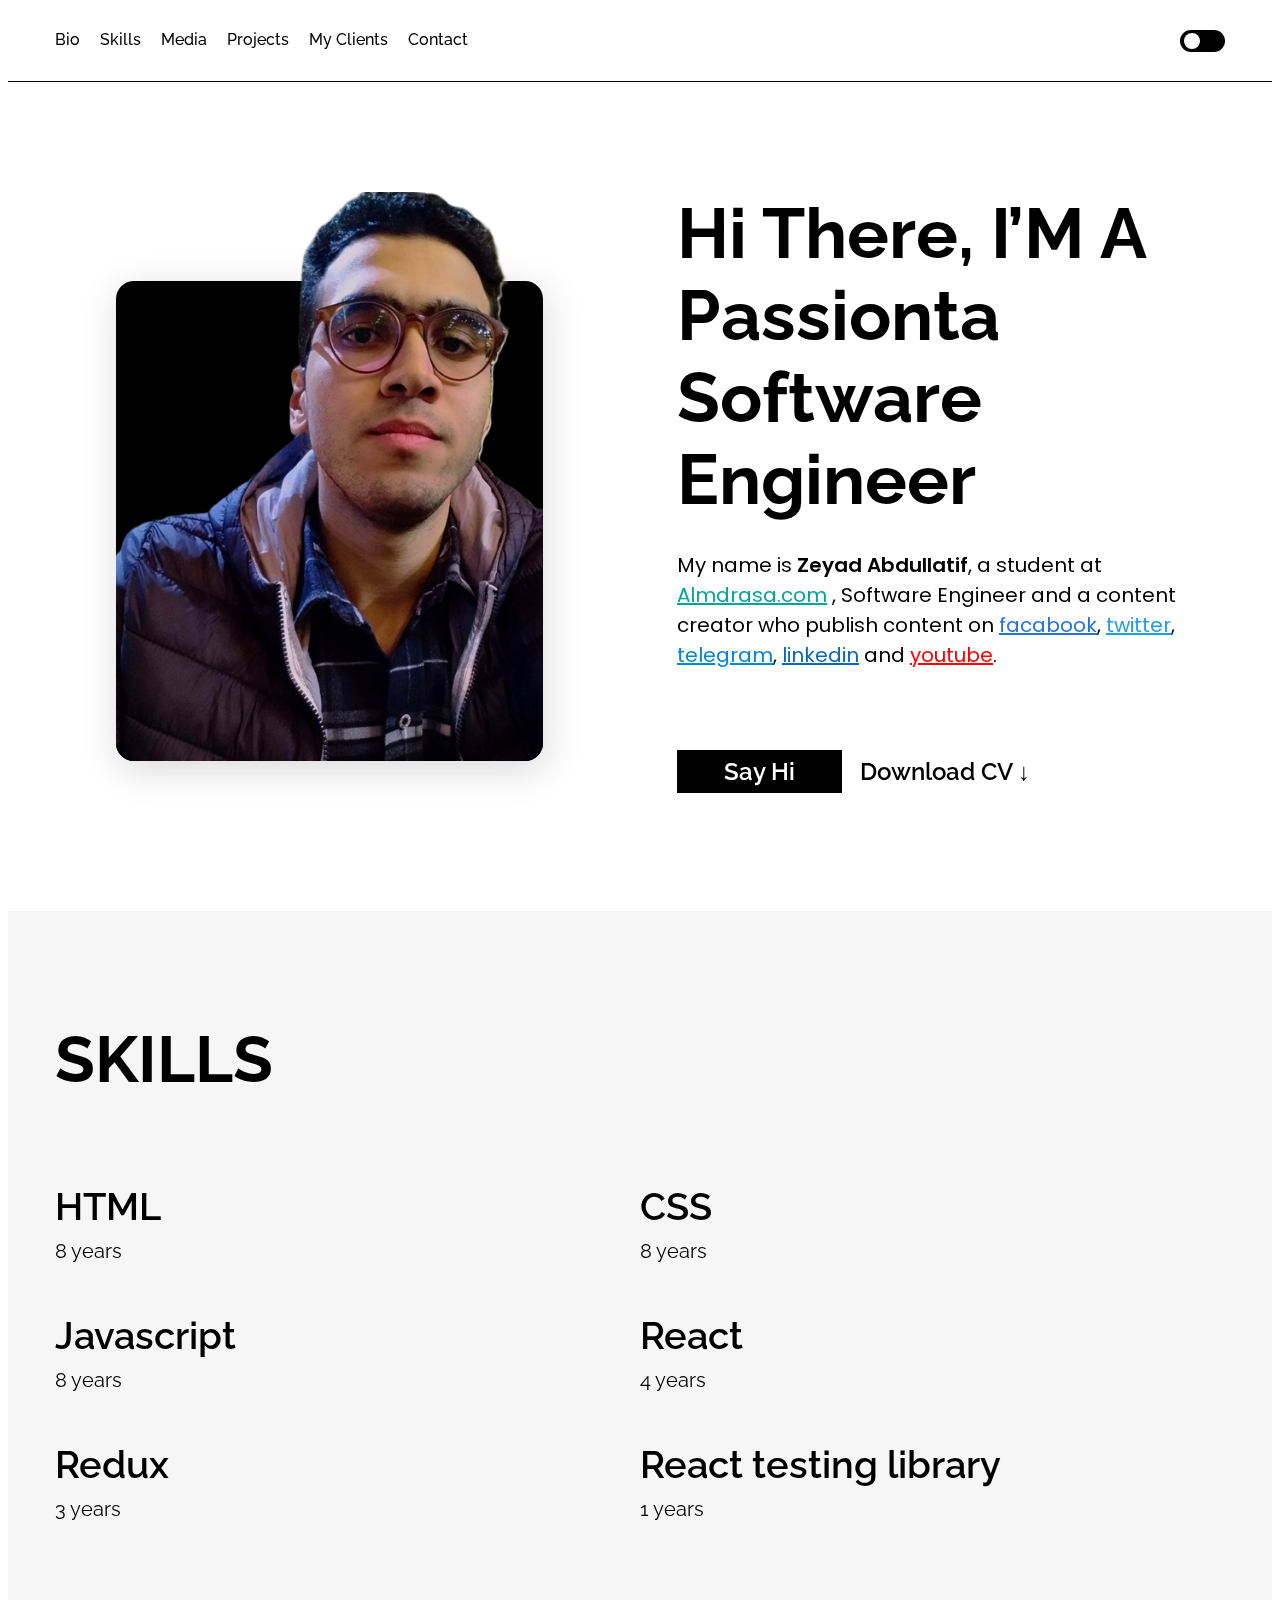
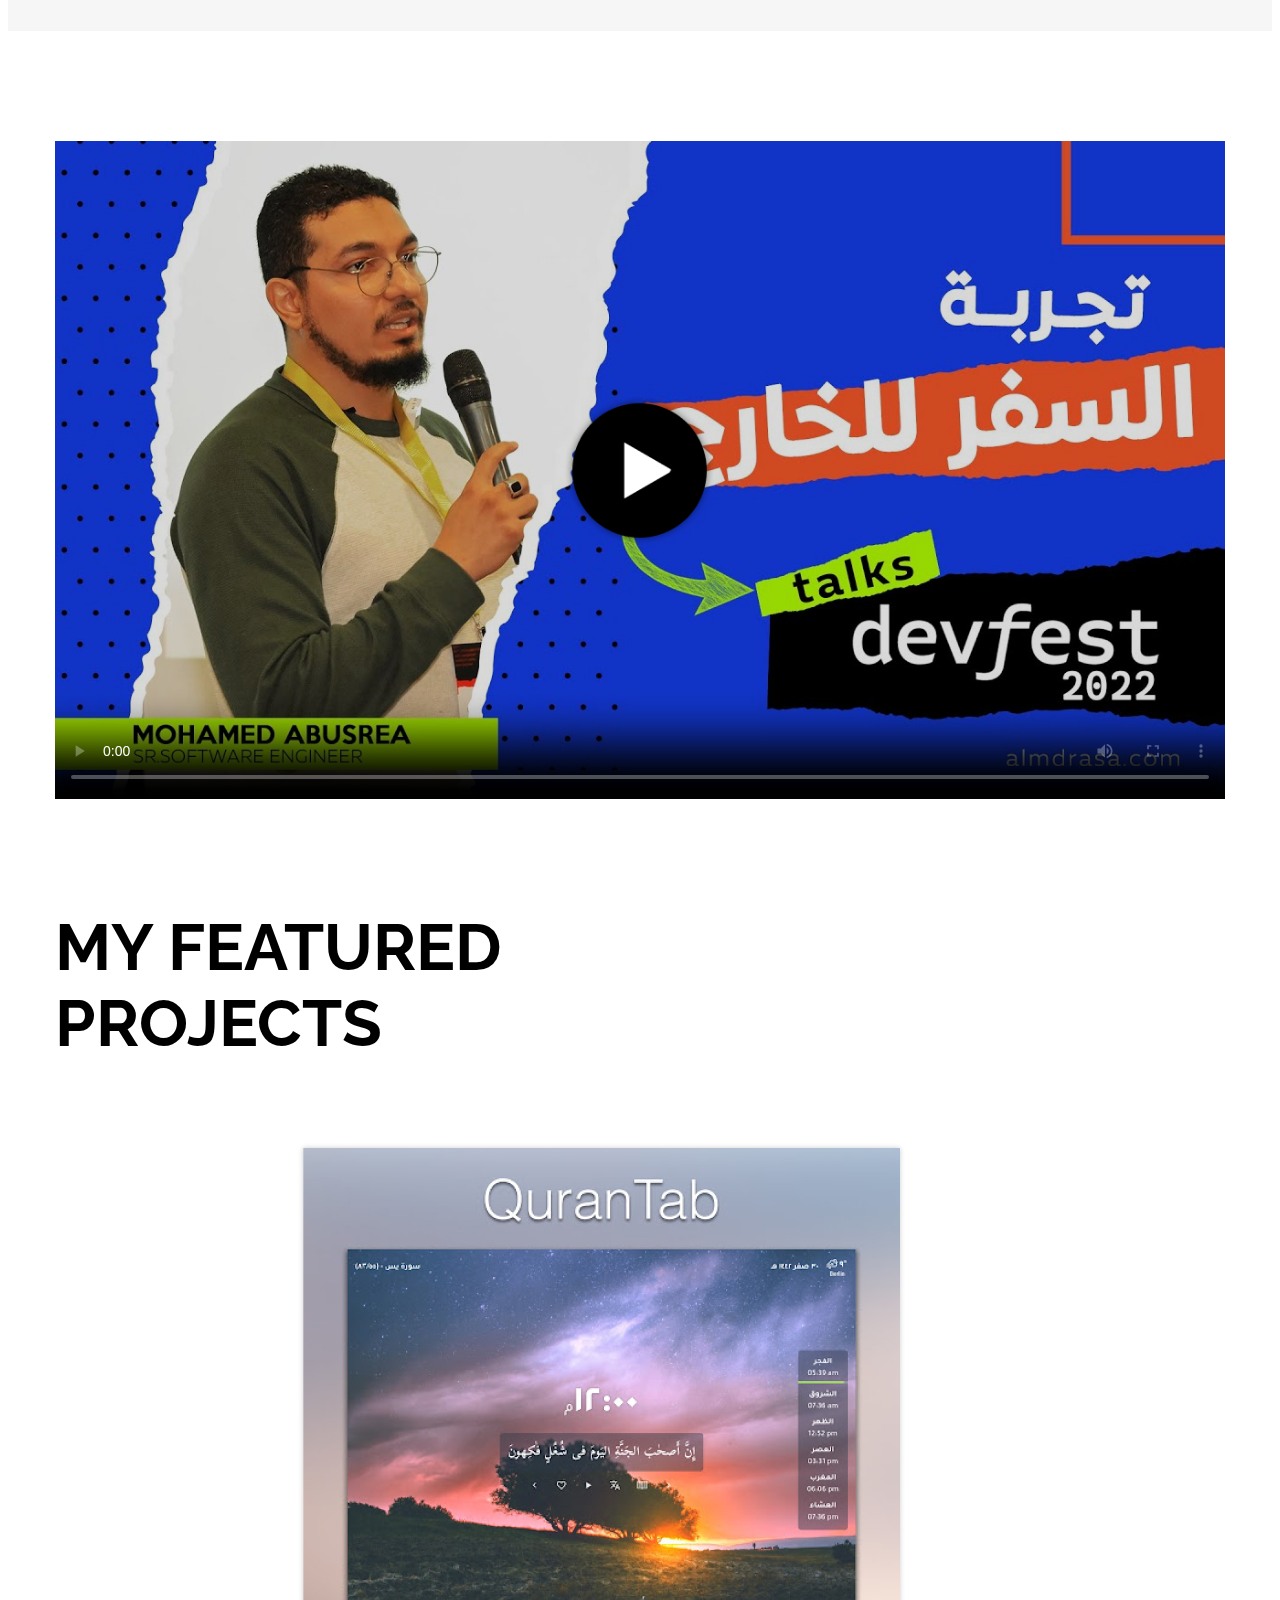
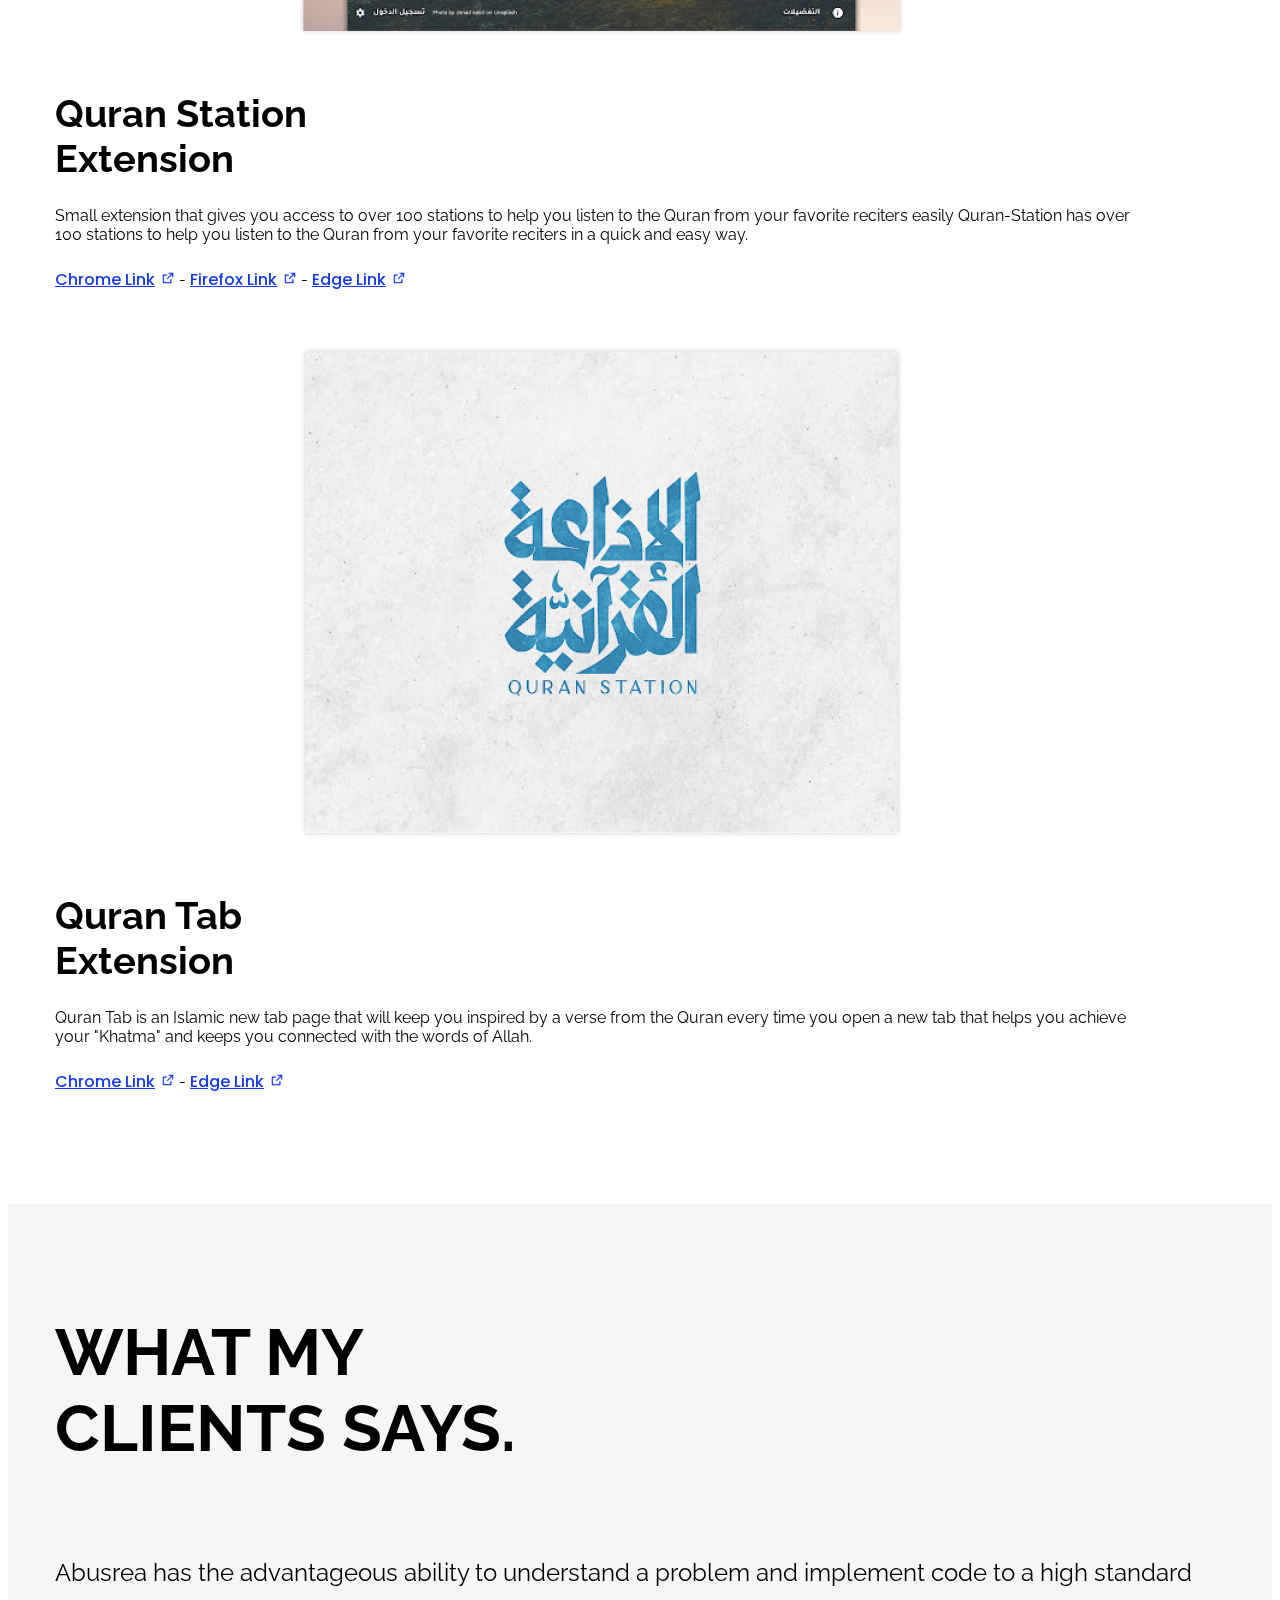
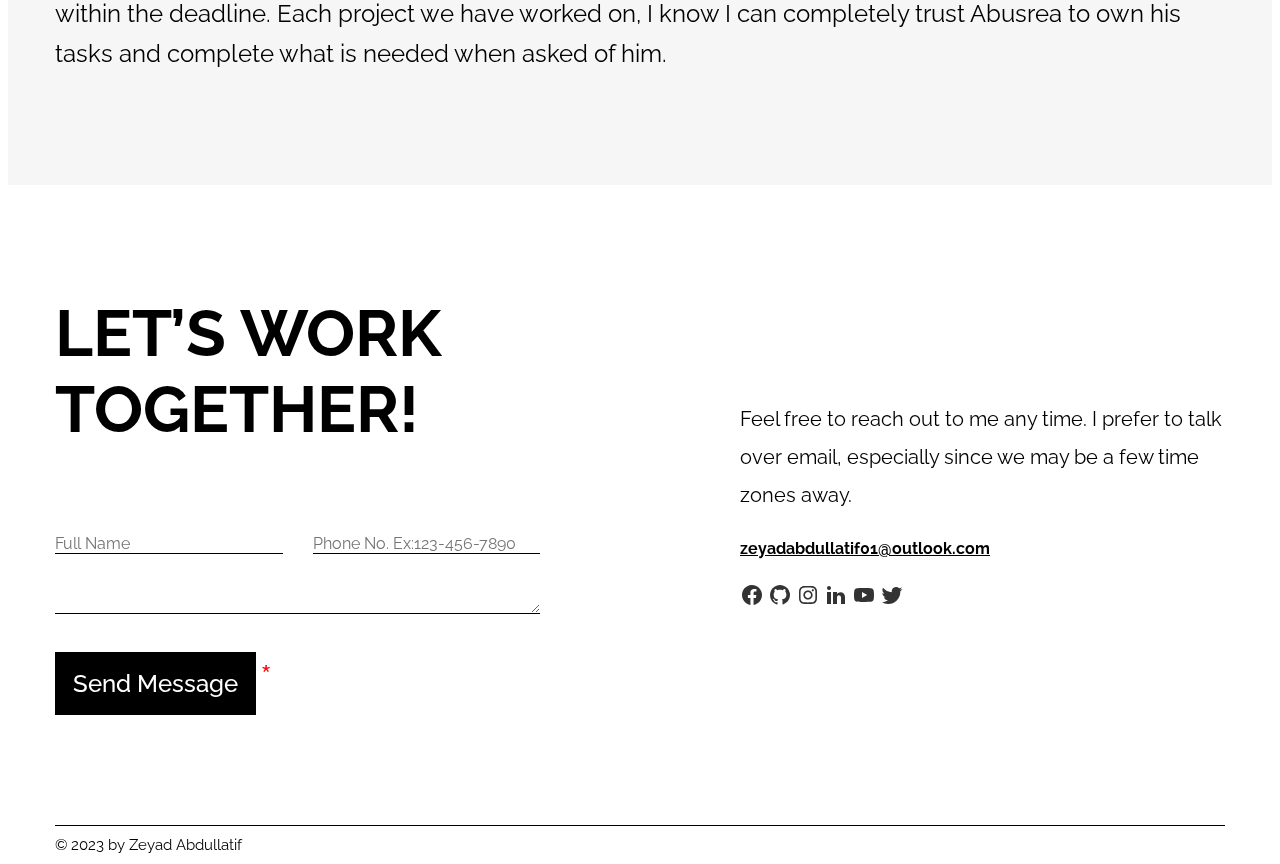
==== commit 28daad34: "Update video source and background opacity" ====
--- a/index.html
+++ b/index.html
@@ -21,7 +21,9 @@
     <div class="container">
       <!--  Background video -->
       <video class="video-loop" autoplay loop>
-        <source src="./video-loop.mp4" type="video/mp4" />
+        <source src="./video-loop.mp4" />
+        <source src="video-loop.mp4" />
+        <source src="./videos/video-loop.mp4" type="video/mp4" />
       </video>
 
       <header class="header">
--- a/style.css
+++ b/style.css
@@ -104,7 +104,7 @@
   min-width: 100%;
   min-height: 100%;
   z-index: -1;
-  opacity: 0.08;
+  opacity: 0.3;
 }
 /* global section */
 .section {
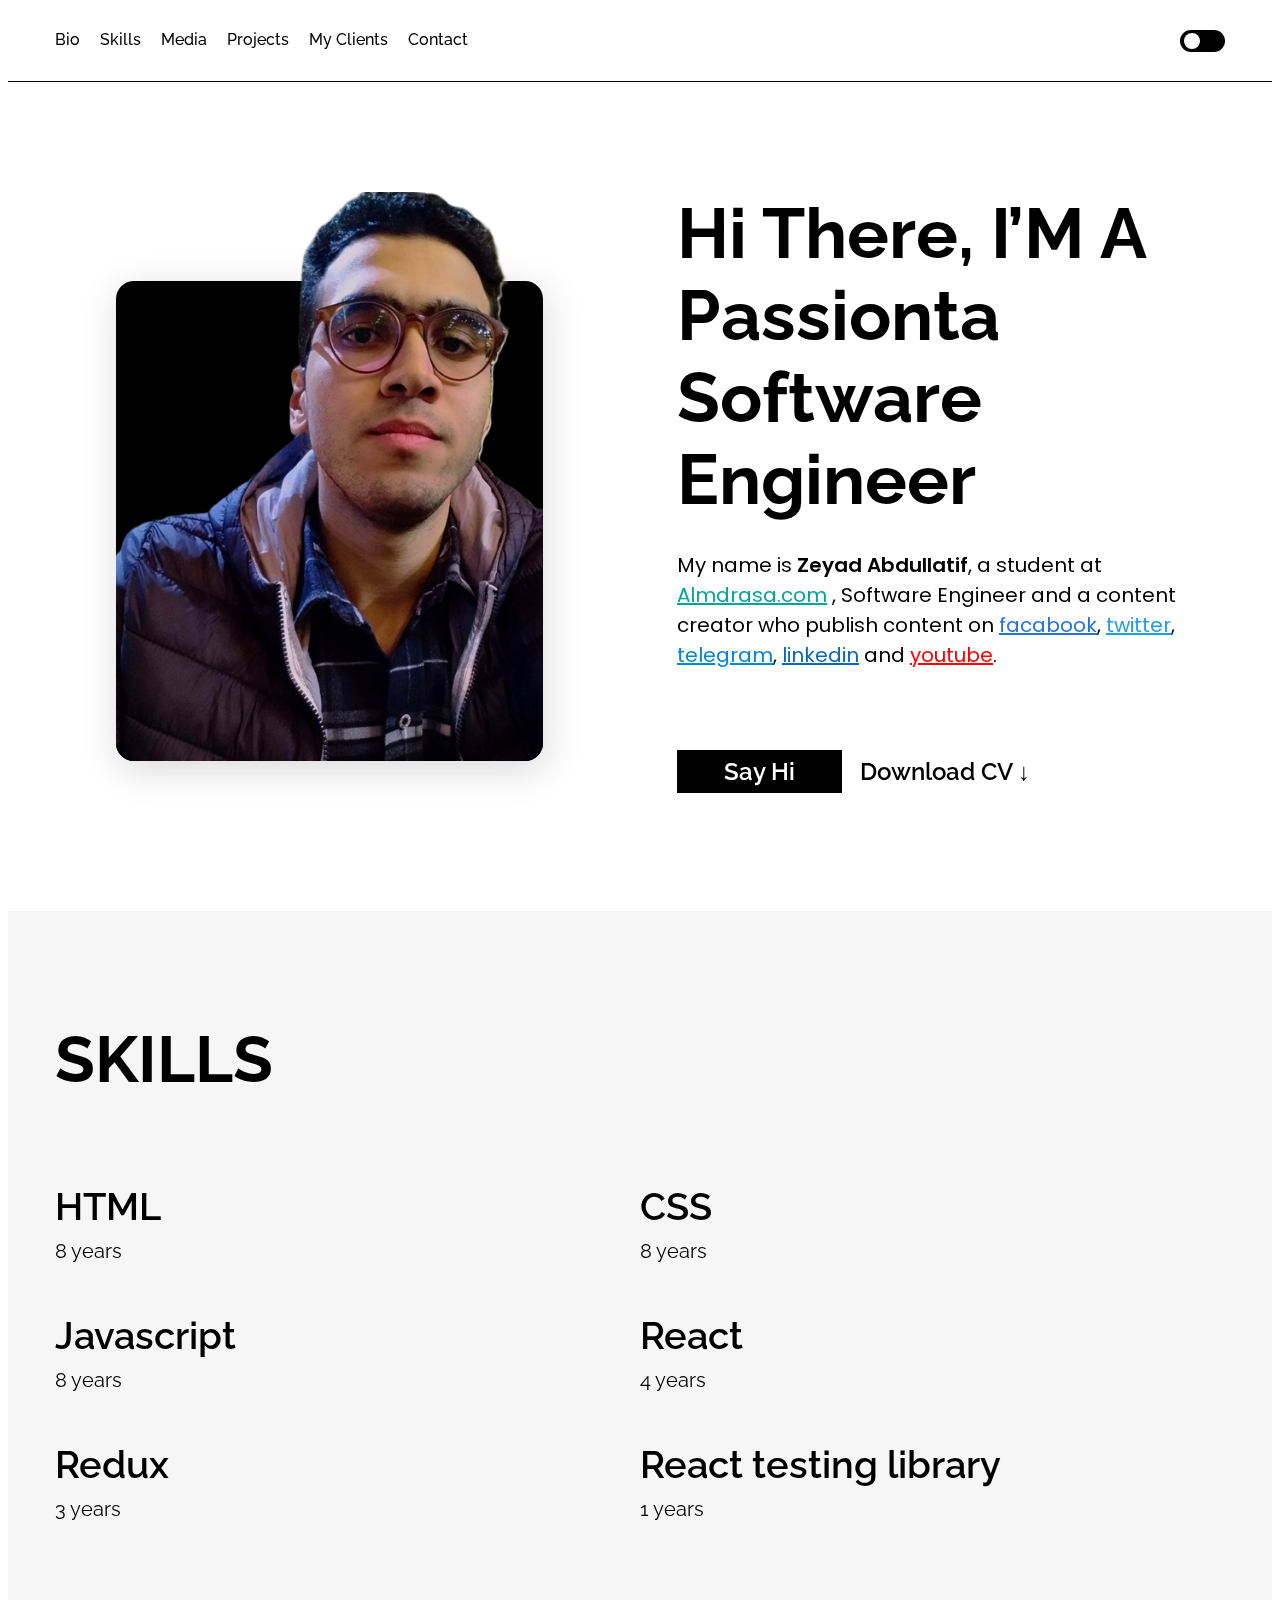
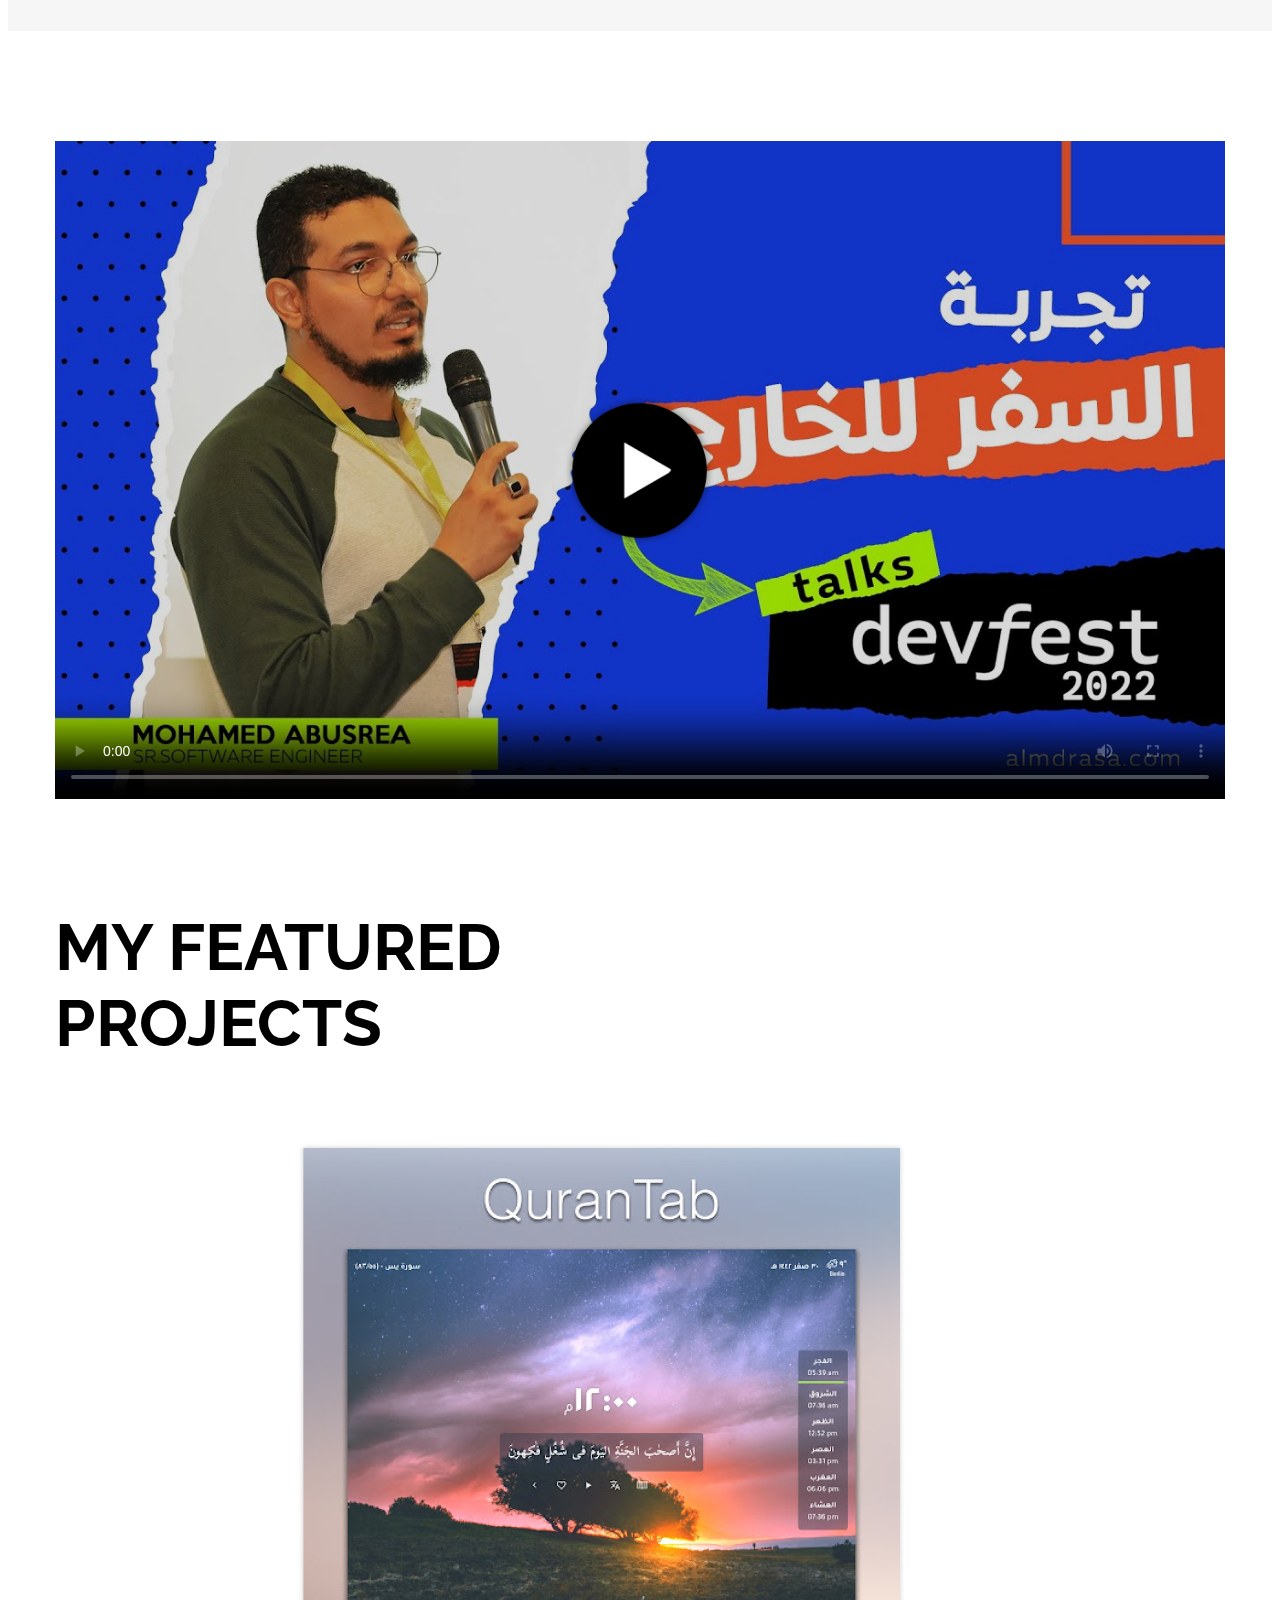
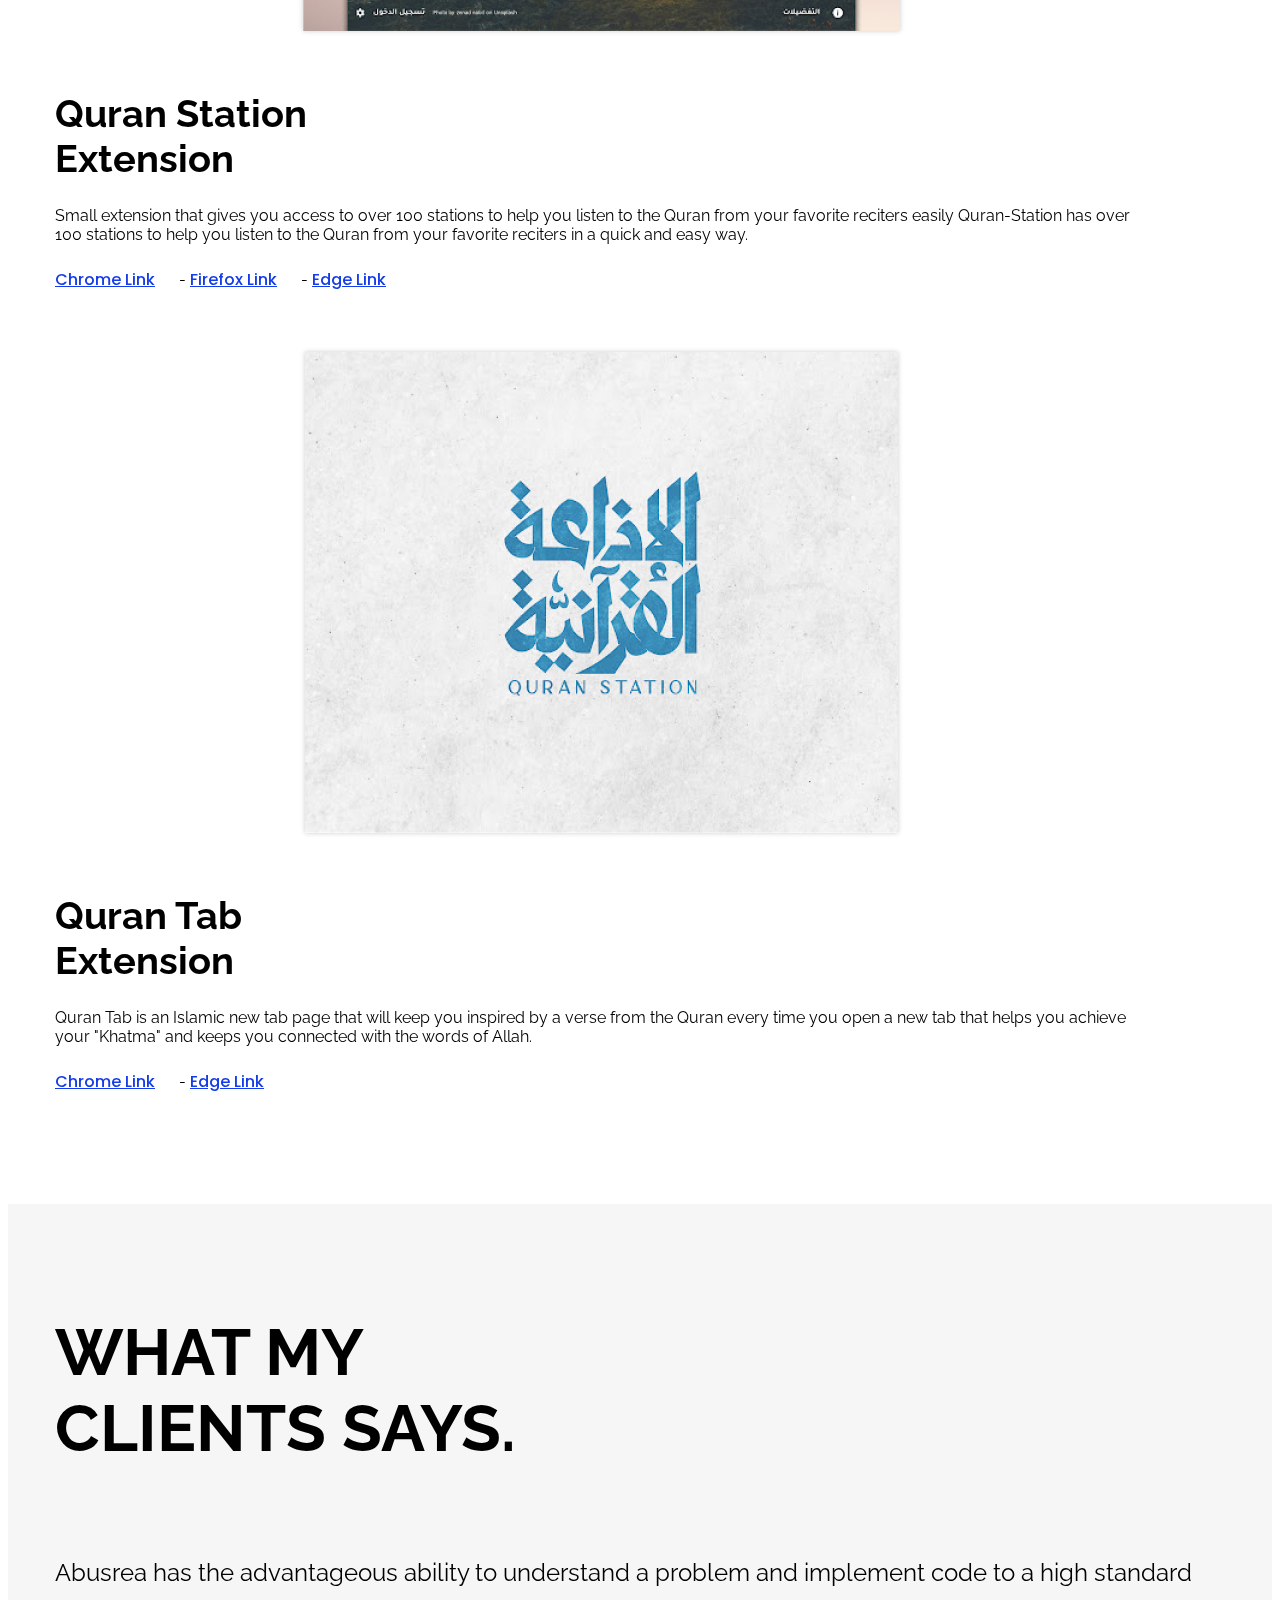
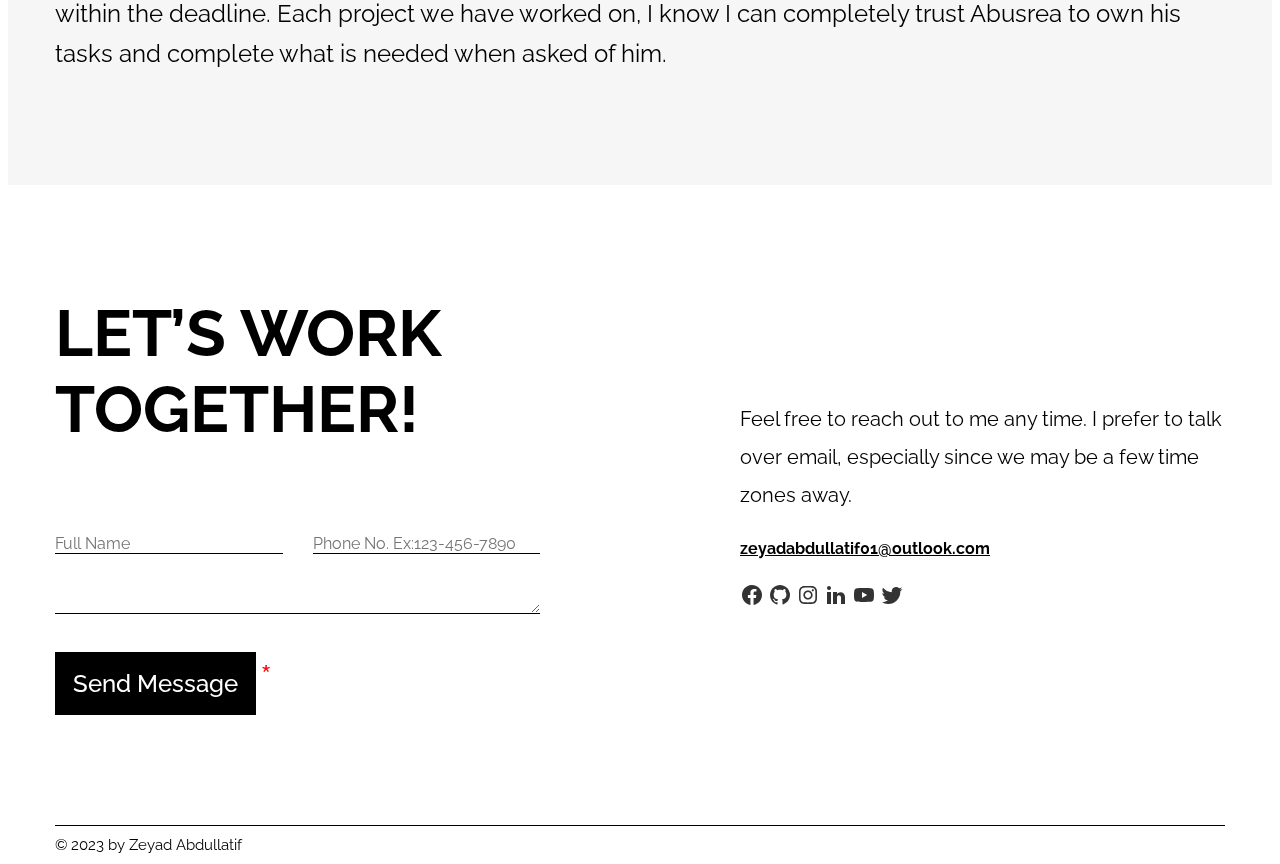
==== commit f679a8af: "sass files" ====
--- a/index.html
+++ b/index.html
@@ -13,7 +13,7 @@
       href="https://fonts.googleapis.com/css2?family=Poppins:wght@400;600&family=Raleway:wght@400;500;600;700&display=swap"
       rel="stylesheet"
     />
-    <link rel="stylesheet" href="style.css" />
+    <link rel="stylesheet" href="./styles/style.css" />
     <title>Zeyad Abdullatif</title>
   </head>
 
@@ -22,7 +22,7 @@
       <!--  Background video -->
       <video class="video-loop" autoplay loop>
         <source src="./video-loop.mp4" />
-        <source src="video-loop.mp4" />
+        <source src="video-loop.mp4" type="video/mp4" />
         <source src="./videos/video-loop.mp4" type="video/mp4" />
       </video>
 
--- a/styles/style.css
+++ b/styles/style.css
@@ -0,0 +1,640 @@
+@charset "UTF-8";
+/*  CSS variables */
+:root {
+  --container-width: 119rem;
+  --gutter: 2rem;
+  --color-black: #000;
+  --color-white: #fff;
+  --color-blue: #2374e1;
+  --color-light-blue: #1d9bf0;
+  --color-dark-blue: #0a66c2;
+  --color-telegram: #0088cc;
+  --color-darker-blue: #143ce8;
+  --color-red: #ff0000;
+  --color-green: #03a696;
+  --color-grey: #f6f6f6;
+  --color-dark-green: #42959b;
+  --color-background: var(--color-white);
+  --color-text: var(--color-black);
+  --color-box-img: var(--color-black);
+  --color-link-bg: var(--color-black);
+  --color-input-border: var(--color-black);
+  --font-family-poppins: "Poppins", sans-serif;
+  --font-family-raleway: "Raleway", sans-serif;
+  --font-weight-regular: 400;
+  --font-weight-medium: 500;
+  --font-weight-semi-bold: 600;
+  --font-weight-bold: 700;
+  --font-size-70: 7rem;
+  --font-size-65: 6.5rem;
+  --font-size-40: 4rem;
+  --font-size-38: 3.8rem;
+  --font-size-24: 2.4rem;
+  --font-size-22: 2.2rem;
+  --font-size-20: 2rem;
+  --font-size-18: 1.8rem;
+  --font-size-16: 1.6rem;
+  --font-size-15: 1.5rem;
+  --transition-timing: 0.3s;
+}
+
+/*   CSS RESET*/
+* {
+  margin: 0;
+  padding: 0;
+  font: inherit;
+  /* border: 1px solid red; */
+}
+
+*,
+*::before,
+*::after {
+  box-sizing: border-box;
+}
+
+a {
+  color: inherit;
+  display: inline-block;
+}
+
+button {
+  background-color: transparent;
+  border: none;
+  cursor: pointer;
+  border: 0;
+}
+
+ul,
+ol {
+  list-style: none;
+}
+
+html {
+  font-size: 62.5%;
+  scroll-behavior: smooth;
+  scroll-padding-top: 11rem;
+}
+
+body,
+[type="submit"] {
+  font-size: var(--font-size-16);
+  font-family: var(--font-family-raleway);
+  background-color: var(--color-background);
+  color: var(--color-text);
+  border: 0;
+}
+
+.container {
+  display: grid;
+  row-gap: 11rem;
+  margin: 0 auto;
+  max-width: calc(var(--container-width) + (var(--gutter)));
+  padding-inline: var(--gutter);
+}
+
+/* END CSS RESET*/
+/* global section */
+.section {
+  position: relative;
+  display: grid;
+  grid-template-columns: repeat(2, auto);
+  align-items: start;
+}
+
+.section--with-background {
+  padding: 11rem 0;
+}
+
+.section--with-background::before {
+  content: "";
+  position: absolute;
+  z-index: -1;
+  background-color: var(--color-grey);
+  height: 100%;
+  min-width: 98.8vw;
+  justify-self: center;
+}
+
+.h2-heading {
+  margin-block-end: 8.7rem;
+  grid-column: 1/-1;
+  font-size: var(--font-size-65);
+  font-weight: var(--font-weight-bold);
+  text-transform: uppercase;
+}
+
+.h3-heading {
+  margin-block-end: 2.5rem;
+  font-size: var(--font-size-38);
+  font-weight: var(--font-weight-bold);
+  text-transform: capitalize;
+}
+
+.video-loop {
+  position: fixed;
+  top: 0;
+  left: 0;
+  min-width: 100%;
+  min-height: 100%;
+  z-index: -1;
+  opacity: 0.08;
+}
+
+/*  End global-section */
+/* header section */
+.header {
+  /*  مهم */
+  position: relative;
+  padding: 3rem 0;
+  display: flex;
+  justify-content: center;
+  position: sticky;
+  top: 0;
+  z-index: 1;
+}
+
+.header::before {
+  content: "";
+  position: absolute;
+  height: 100%;
+  width: 98.8vw;
+  border-bottom: 0.1rem solid var(--color-input-border);
+  top: 0;
+  z-index: 0;
+  background-color: var(--color-background);
+}
+
+/* burger menu */
+.burger-menu__checkbox {
+  display: none;
+}
+
+/* end burger menu */
+.navigation {
+  transition: var(--transition-timing);
+  z-index: 1;
+}
+
+.navigation__list {
+  display: flex;
+  gap: 2rem;
+}
+
+.navigation__link:link,
+.navigation__link:visited {
+  text-decoration: none;
+  font-weight: var(--font-weight-medium);
+}
+
+.navigation__link:hover,
+.navigation__link:active {
+  text-decoration: underline;
+  color: var(--color-text);
+}
+
+.container:has(#bio:target) .navigation__bio,
+.container:has(#skills:target) .navigation__skills,
+.container:has(#media:target) .navigation__media,
+.container:has(#projects:target) .navigation__projects,
+.container:has(#clients:target) .navigation__clients,
+.container:has(#contact:target) .navigation__contact {
+  color: var(--color-blue);
+  font-weight: var(--font-weight-bold);
+  text-decoration: underline;
+}
+
+/* Toggle */
+.toggle {
+  display: flex;
+  gap: 1rem;
+  margin-left: auto;
+}
+
+.toggle__title {
+  font-size: var(--font-size-18);
+  font-weight: var(--font-weight-medium);
+}
+
+.toggle__checkbox {
+  display: none;
+}
+
+.toggle__label {
+  display: block;
+  position: relative;
+  background-color: var(--color-black);
+  border-radius: 1.5rem;
+  width: 4.5rem;
+  height: 2.2rem;
+  cursor: pointer;
+  padding: 0.3rem 0.4rem;
+  transition: var(--transition-timing);
+}
+
+.toggle__label::after {
+  content: "";
+  width: 1.6rem;
+  height: 1.6rem;
+  border-radius: 50%;
+  display: block;
+  background-color: var(--color-white);
+  transition: var(--transition-timing);
+}
+
+/* add function of movement */
+.toggle__checkbox:checked + .toggle__label {
+  background-color: var(--color-white);
+}
+
+.toggle__checkbox:checked + .toggle__label::after {
+  transform: translate(2.1rem);
+  background-color: var(--color-green);
+}
+
+/* End Toggle */
+/*  End header section */
+/* bio section */
+.bio {
+  gap: 7.4rem;
+  grid-template-columns: repeat(2, 1fr);
+}
+
+.bio__heading {
+  font-size: var(--font-size-70);
+  font-weight: var(--font-weight-bold);
+}
+
+.bio__objective {
+  font-family: var(--font-family-poppins);
+  font-weight: var(--font-weight-regular);
+  font-size: var(--font-size-20);
+  margin: 3rem 0 8rem;
+}
+
+.bio__name {
+  font-weight: var(--font-weight-semi-bold);
+}
+
+.bio__almdrasa {
+  color: var(--color-green);
+}
+
+.bio__facebook {
+  color: var(--color-blue);
+}
+
+.bio__twitter {
+  color: var(--color-light-blue);
+}
+
+.bio__telegram {
+  color: var(--color-telegram);
+}
+
+.bio__linkedin {
+  color: var(--color-dark-blue);
+}
+
+.bio__youtube {
+  color: var(--color-red);
+}
+
+.bio__links {
+  font-size: 2.4rem;
+  font-weight: var(--font-weight-semi-bold);
+  text-decoration: none;
+}
+
+.say-hi-link {
+  background-color: var(--color-link-bg);
+  color: var(--color-white);
+  padding: 0.7rem 4.7rem;
+}
+
+.find-out-link {
+  padding: 0.7rem 0;
+  margin-inline-start: 1.4rem;
+}
+
+@keyframes jump {
+  0% {
+    transform: translateY(0.5rem);
+  }
+  35% {
+    transform: translateY(-0.5rem);
+  }
+  70% {
+    transform: translateY(0);
+  }
+  100% {
+    transform: translateY(0);
+  }
+}
+.bio__arrow {
+  display: inline-block;
+  animation: jump 1s infinite ease-in-out alternate;
+}
+
+.bio__pic-content {
+  display: flex;
+  position: relative;
+  align-items: flex-end;
+  justify-self: end;
+}
+
+.bio__pic-content::before {
+  content: "";
+  position: absolute;
+  background-color: var(--color-box-img);
+  width: 100%;
+  height: 48rem;
+  z-index: -1;
+  border-radius: 1.8rem;
+  box-shadow: 2.17543px 8.7017px 38.0699px rgba(0, 0, 0, 0.15);
+}
+
+.bio__pic {
+  width: 42.7rem;
+  border-radius: 1.8rem;
+}
+
+/* End Bio Section */
+/* Skills Section */
+.skills {
+  grid-template-columns: 1fr;
+}
+
+.skills__list {
+  display: grid;
+  grid-template-columns: repeat(3, 1fr);
+  row-gap: 5rem;
+}
+
+.skills__title {
+  font-size: var(--font-size-38);
+  font-weight: var(--font-weight-semi-bold);
+}
+
+.skills__item {
+  transition: var(--transition-timing);
+  user-select: none;
+}
+
+.skills__item:hover {
+  text-shadow: 0 0 2px var(--color-green);
+}
+
+.skills__years {
+  display: inline-block;
+  font-size: var(--font-size-20);
+  margin-block-start: 1rem;
+  /* font-weight: var(--font-weight-regular); */
+}
+
+/* End Skills Section */
+/*  Media section */
+.media {
+  grid-template-columns: 1fr;
+}
+
+.media__video {
+  max-width: 100%;
+}
+
+/*  End Media section */
+/*  Projects section */
+.projects__list {
+  display: grid;
+  grid-template-columns: repeat(2, 1fr);
+  column-gap: 7.4rem;
+  row-gap: 7.5rem;
+}
+
+.projects__data {
+  align-self: center;
+}
+
+.projects__image {
+  max-width: 100%;
+  box-shadow: 0 0 0.5rem rgba(0, 0, 0, 0.2);
+}
+
+.project__description {
+  line-height: 1.5;
+}
+
+.projects__links {
+  color: var(--color-darker-blue);
+  font-family: var(--font-family-poppins);
+  font-weight: var(--font-weight-medium);
+  margin-block-start: 2.3rem;
+}
+
+.projects__links::after {
+  content: "";
+  display: inline-block;
+  width: 1.4rem;
+  height: 1.4rem;
+  background-image: url(./images/external-icon.png);
+  background-size: contain;
+  margin-inline-start: 0.6rem;
+}
+
+/* End Projects section */
+/*  Clients Section */
+.clients__opinions {
+  grid-column: 1/-1;
+  font-size: var(--font-size-40);
+  line-height: 1.7;
+}
+
+.clients__wrapper {
+  display: flex;
+  overflow-x: auto;
+  scroll-snap-type: x mandatory;
+}
+
+.clients__opinion {
+  flex-basis: 100%;
+  flex-shrink: 0;
+  scroll-snap-align: start;
+}
+
+/*  End Clients Section */
+/* Contacts section */
+.contact {
+  grid-template-columns: repeat(2, 1fr);
+  column-gap: 20rem;
+  align-items: center;
+}
+
+.contact__description {
+  font-size: var(--font-size-20);
+  line-height: 1.9;
+}
+
+.contact__email {
+  font-weight: var(--font-weight-bold);
+  margin: 2.5rem 0;
+}
+
+.contact__social-link {
+  transition: var(--transition-timing);
+}
+
+.contact__social-link:hover {
+  transform: scale(1.2);
+}
+
+.contact__inputs {
+  display: flex;
+  gap: 3rem;
+}
+
+.contact__input {
+  background: transparent;
+  border: 0;
+  outline: 0;
+  border-bottom: 0.1rem solid var(--color-input-border);
+  flex: 1;
+}
+
+.contact__textarea {
+  width: 100%;
+  margin-block-start: 4rem;
+}
+
+.contact__button {
+  border: 0;
+  margin-block-start: 3.4rem;
+  padding: 1.7rem 1.8rem;
+  background-color: var(--color-link-bg);
+  color: var(--color-white);
+  font-weight: var(--font-weight-medium);
+  font-size: var(--font-size-24);
+}
+
+form:invalid::after {
+  content: "*";
+  color: var(--color-red);
+  font-size: var(--font-size-38);
+}
+
+/* End Contacts section */
+/* Footer */
+.footer {
+  border-top: 0.1rem solid var(--color-black);
+  font-size: var(--font-size-15);
+  padding: 1rem 0;
+}
+
+/* End  Footer */
+/* Theme */
+html:has(.toggle__checkbox:checked) {
+  --color-background: var(--color-black);
+  --color-text: var(--color-white);
+  --color-box-img: var(--color-green);
+  --color-link-bg: var(--color-green);
+  --color-grey: #080808;
+  --color-input-border: var(--color-white);
+}
+
+/* End Theme */
+/* Responsive */
+@media (max-width: 1000px) {
+  html {
+    font-size: 8px;
+  }
+}
+@media (max-width: 800px) {
+  .container {
+    row-gap: 8rem;
+  }
+  .section {
+    grid-template-columns: 1fr;
+  }
+}
+.bio__pic-content {
+  grid-row: 1;
+  justify-self: center;
+  margin-bottom: 4rem;
+}
+
+.skills__list {
+  grid-template-columns: repeat(2, 1fr);
+}
+
+.projects__list {
+  grid-template-columns: 1fr;
+  row-gap: 6rem;
+  justify-items: center;
+}
+
+.projects__list :nth-child(2) {
+  order: 1;
+}
+
+.clients__opinions {
+  font-size: var(--font-size-24);
+}
+
+.contact {
+  row-gap: 6rem;
+}
+
+.contact__formContent {
+  order: -1;
+}
+
+@media (max-width: 500px) {
+  .bio__pic {
+    width: 100%;
+  }
+  .toggle {
+    z-index: 1;
+  }
+  .burger-menu__label {
+    display: flex;
+    flex-direction: column;
+    gap: 0.75rem;
+    z-index: 1;
+  }
+  .burger-menu__bar {
+    width: 4.375rem;
+    height: 0.3rem;
+    background-color: var(--color-text);
+    transition: var(--transition-timing);
+  }
+  .header:has(.burger-menu__checkbox:checked) .burger-menu__bar:nth-child(2) {
+    visibility: hidden;
+    opacity: 0;
+  }
+  .header:has(.burger-menu__checkbox:checked) .burger-menu__bar:nth-child(1) {
+    transform: translateY(0.5rem) rotate(-45deg);
+  }
+  .header:has(.burger-menu__checkbox:checked) .burger-menu__bar:nth-child(3) {
+    transform: translateY(-1.5rem) rotate(45deg);
+  }
+  .navigation {
+    position: absolute;
+    background-color: var(--color-background);
+    border-bottom: 0.1rem solid var(--color-text);
+    padding: 3rem 0;
+    top: 0;
+    z-index: -1;
+    width: 98.7vw;
+  }
+  .navigation__list {
+    justify-content: center;
+  }
+  .header:has(.burger-menu__checkbox:checked) .navigation {
+    top: 100%;
+  }
+  /* .header::before {
+    width: 200vw;
+  }
+  .section--with-background::before {
+    width: 200vw;
+  } */
+}
+/* End Responsive */ /*# sourceMappingURL=style.css.map */
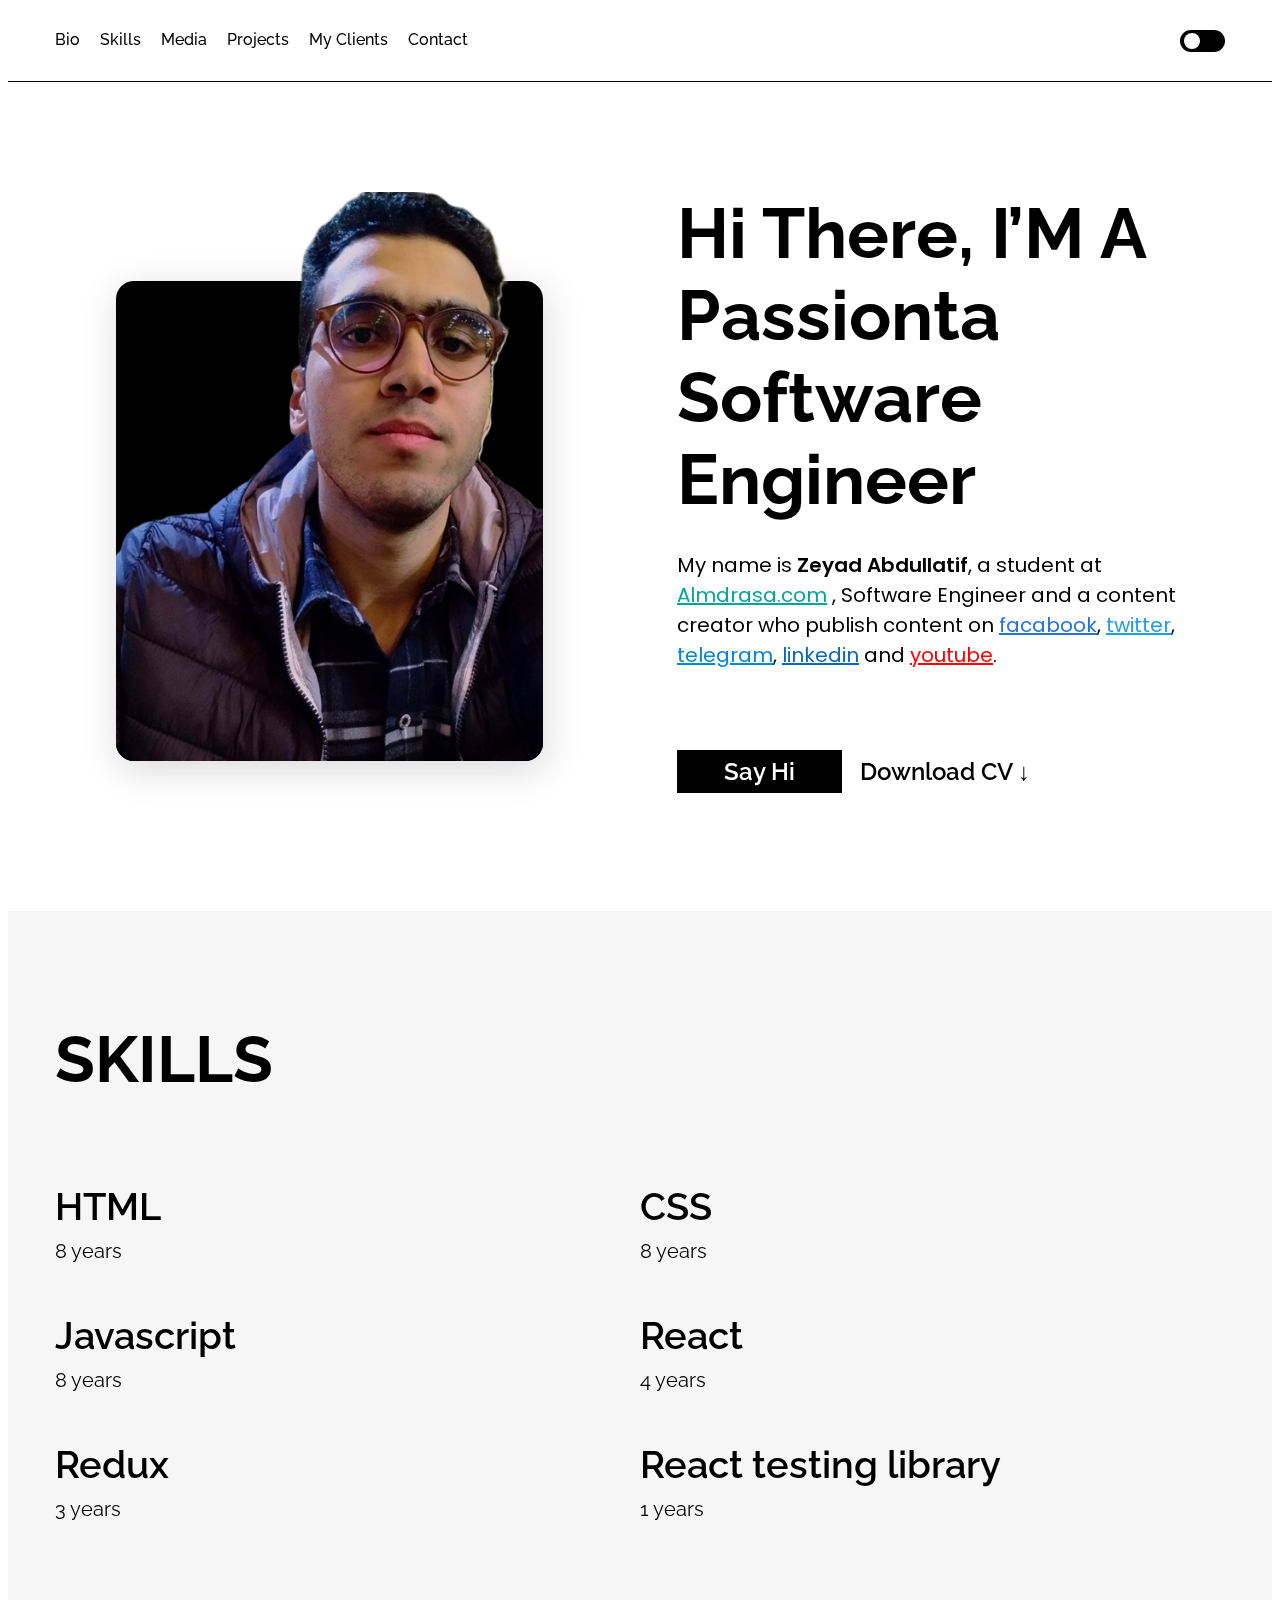
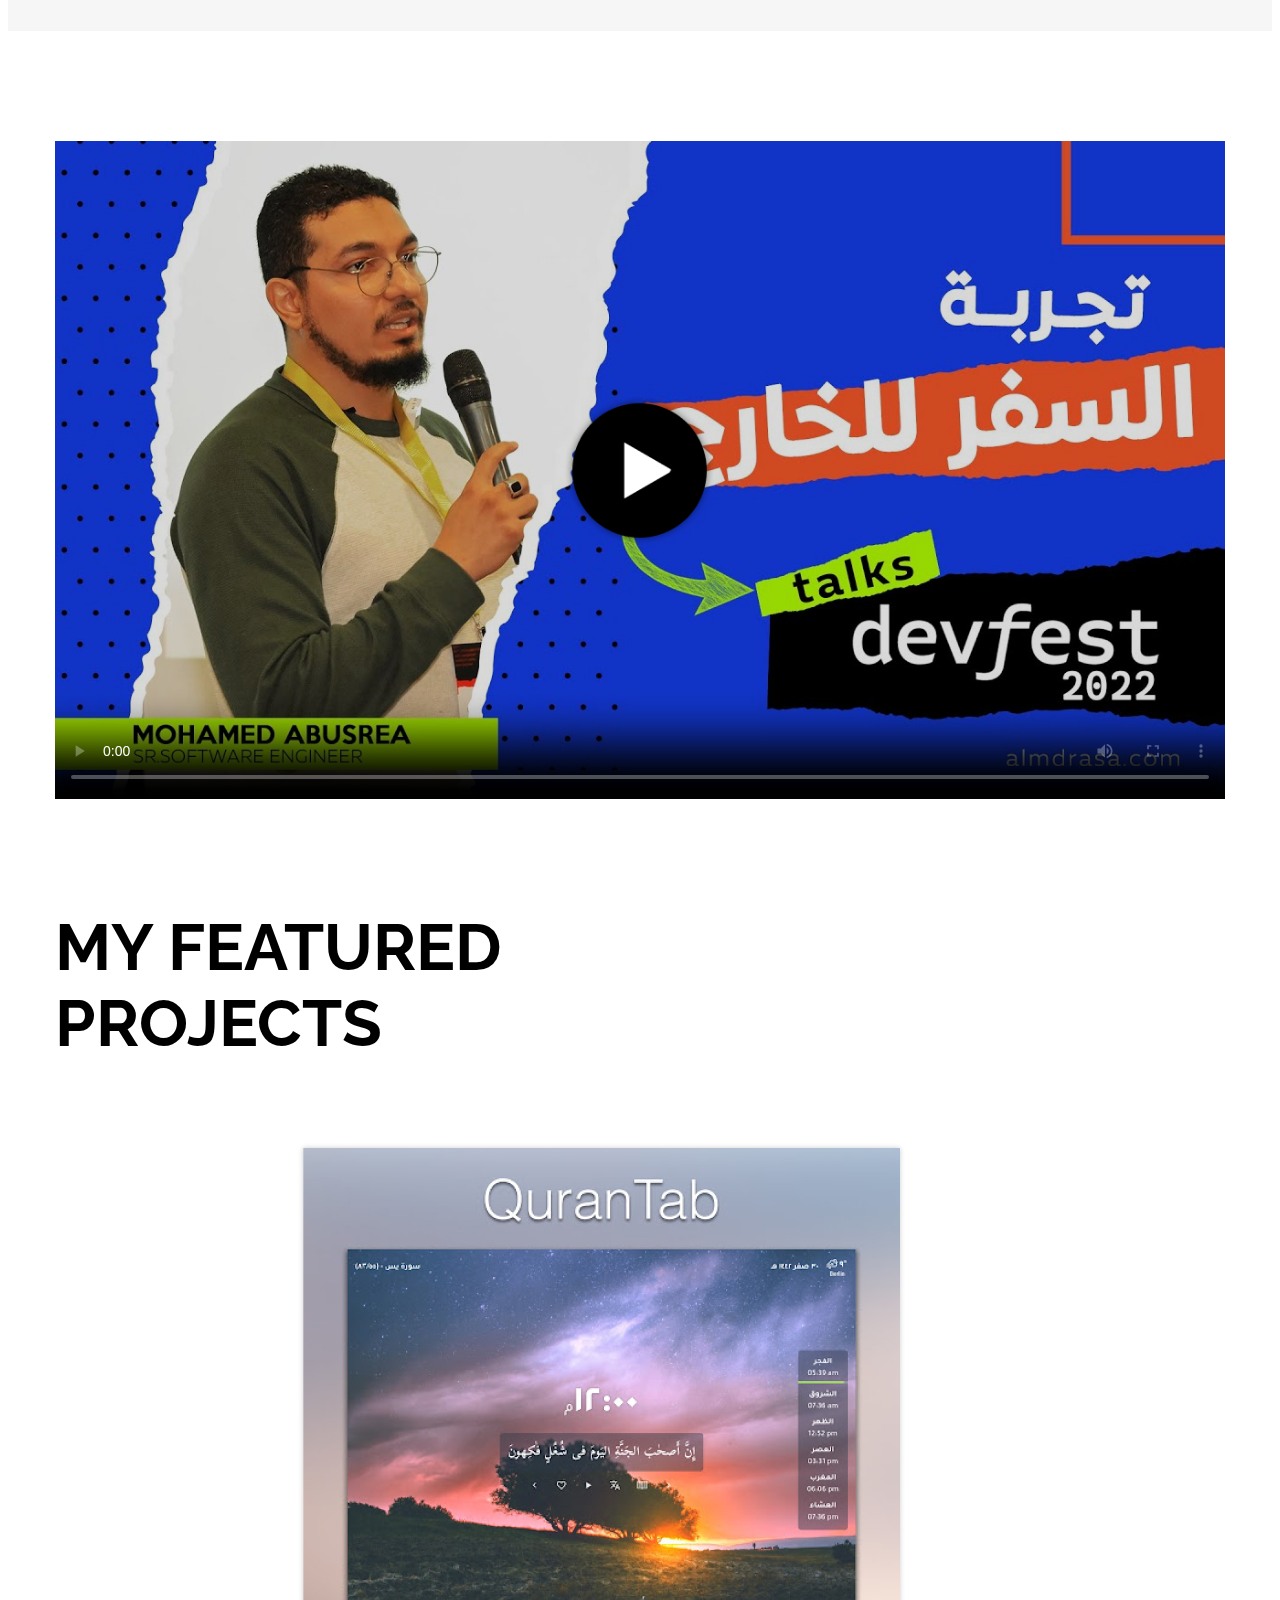
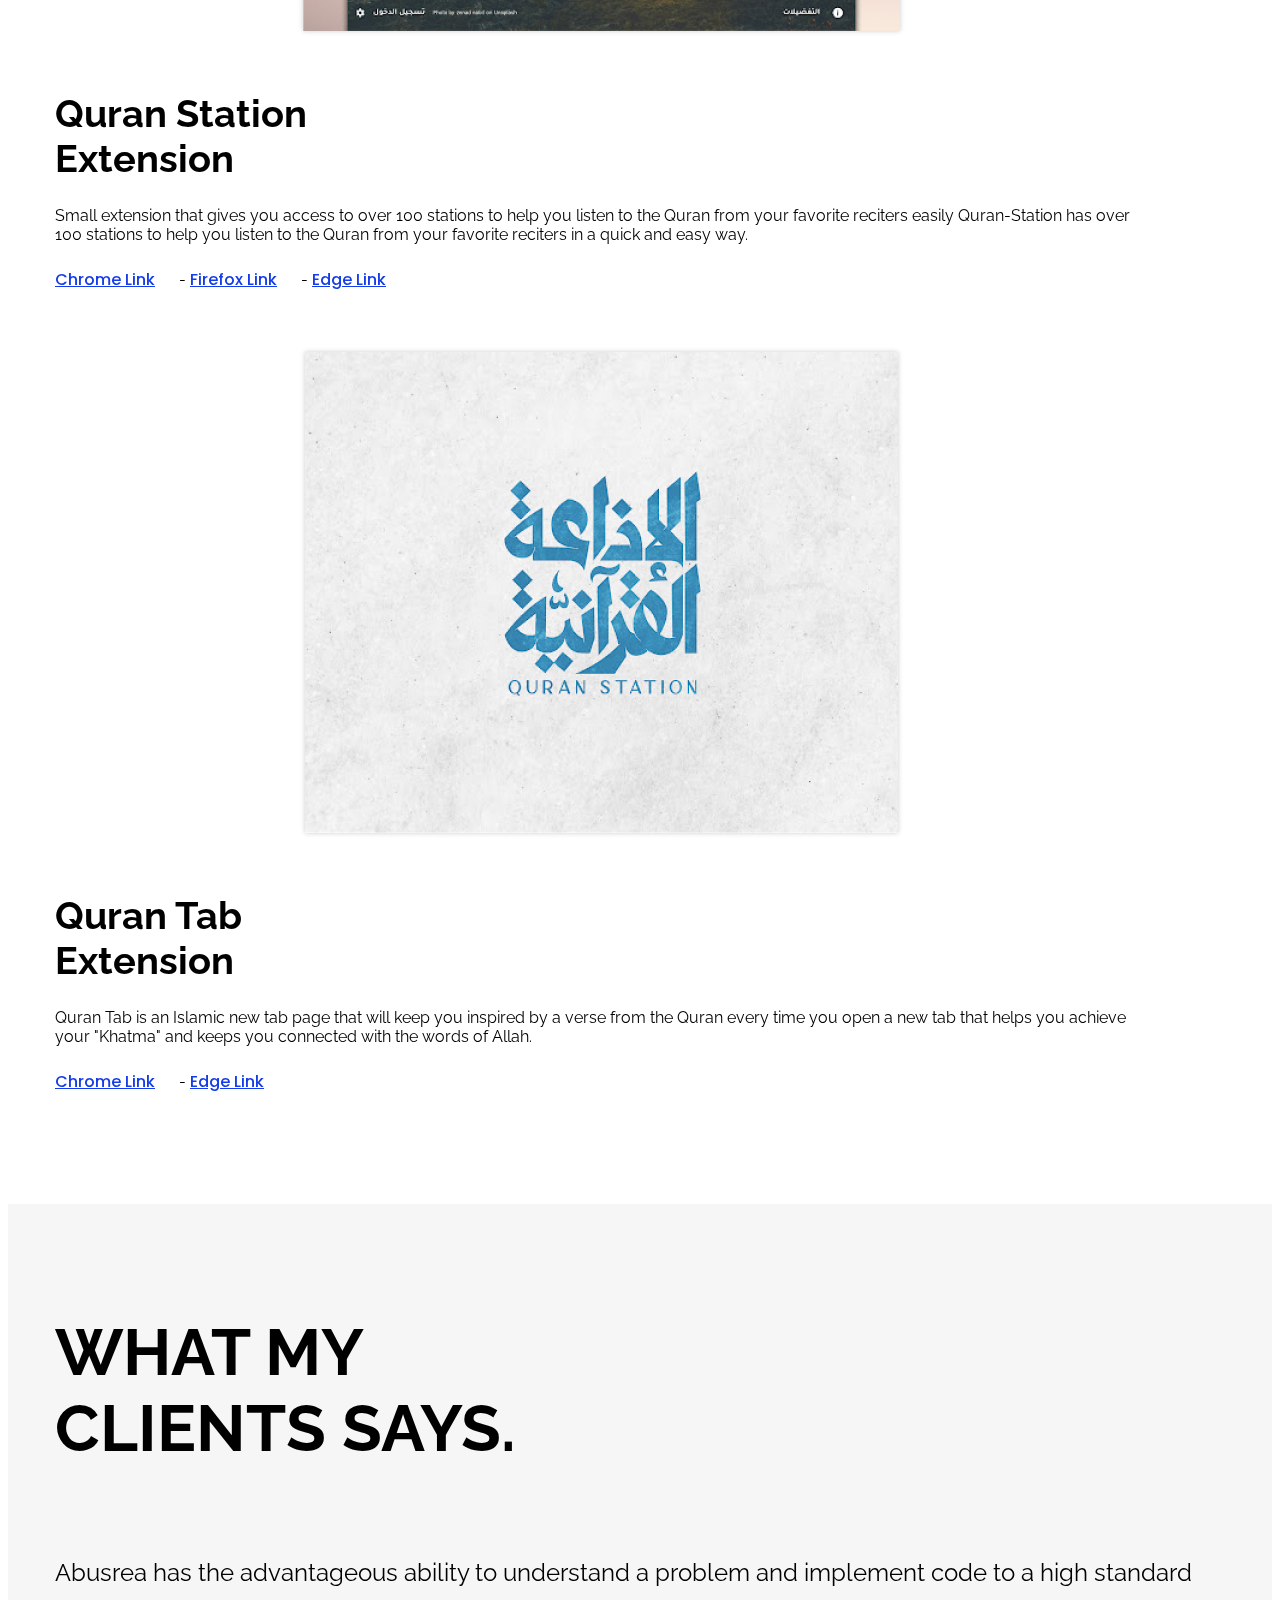
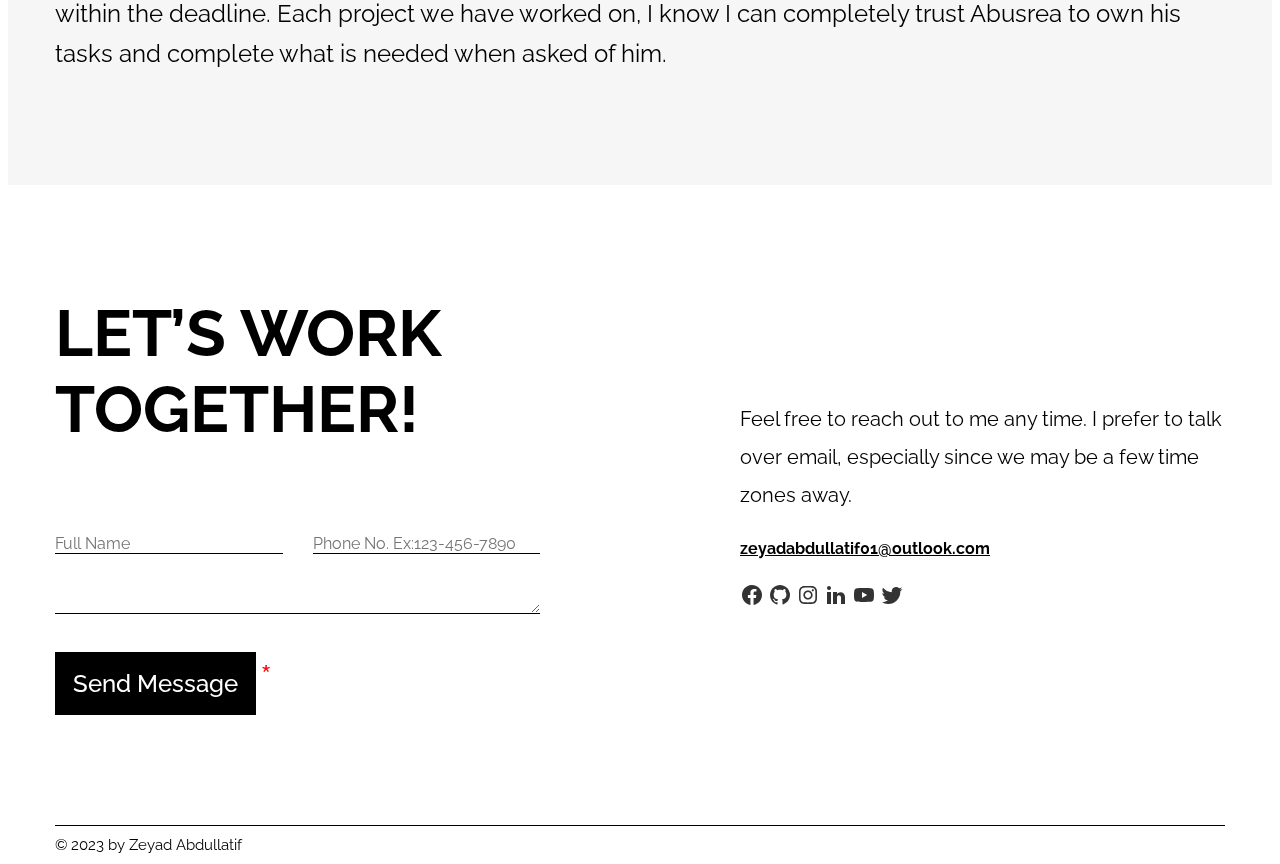
==== commit d4a04b24: "Update video-loop in index.html" ====
--- a/index.html
+++ b/index.html
@@ -20,12 +20,9 @@
   <body>
     <div class="container">
       <!--  Background video -->
-      <video class="video-loop" autoplay loop>
-        <source src="./video-loop.mp4" />
-        <source src="video-loop.mp4" type="video/mp4" />
-        <source src="./videos/video-loop.mp4" type="video/mp4" />
+      <video class="video-loop" autoplay loop muted>
+        <source src="./video-loop.mp4" type="video/mp4" />
       </video>
-
       <header class="header">
         <!-- Burger menu -->
         <label class="burger-menu__label" for="menu">
